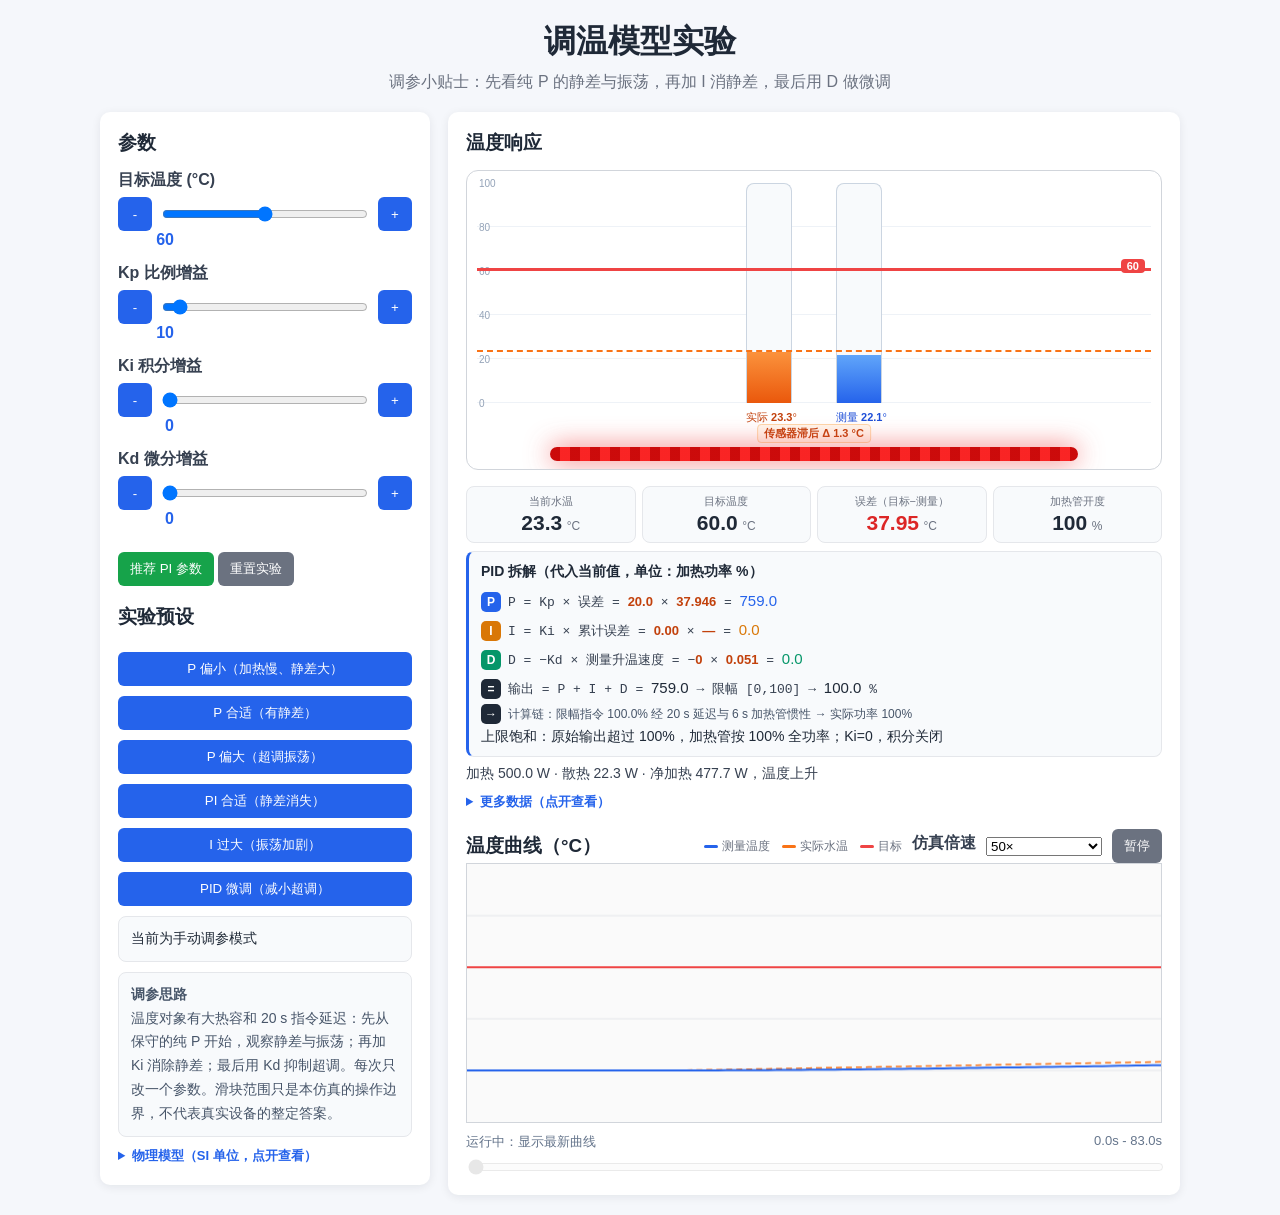
==== experiments/temp-tuner/index.html @ 6f341e61 "refactor: extract shared core for theme, chart and controls core/theme.css holds the layout/control/" ====
<!DOCTYPE html>
<html lang="zh-CN">
<head>
  <meta charset="UTF-8">
  <meta name="viewport" content="width=device-width, initial-scale=1.0">
  <title>调温模型实验</title>
  <link rel="stylesheet" href="../../core/theme.css">
  <style>
    /* 温度刻度条：0–100 °C 双柱（橙 = 实际水温，蓝 = 测量温度），两柱顶差即传感器滞后
       （布局、控件、公式卡等共享样式见 core/theme.css） */
    .gauge-box { position: relative; width: 100%; height: 300px; border: 1px solid #d1d5db; border-radius: 12px; margin: 14px 0 16px; background: #fff; overflow: hidden; }
    .gauge-track { position: absolute; left: 10px; right: 10px; top: 12px; bottom: 66px;
      background: repeating-linear-gradient(to top, #eef2f7 0 1px, transparent 1px 20%); }
    /* 刻度：左侧 0–100 °C 标注，与 20% 网格线对齐 */
    .scale-tick { position: absolute; left: 2px; font-size: 10px; color: #94a3b8; transform: translateY(50%); }
    /* 目标温度线（红，实线，样式在 core/theme.css）与实际水温基准线（橙，虚线） */
    .target-tag { position: absolute; right: 6px; top: -9px; background: #ef4444; color: #fff; font-size: 11px; font-weight: 700; padding: 1px 6px; border-radius: 4px; }
    .actual-line { position: absolute; left: 0; width: 100%; height: 0; border-top: 2px dashed #f97316; z-index: 9; }
    .gauge-cols { position: absolute; inset: 0; display: flex; align-items: flex-end; justify-content: center; gap: 44px; padding: 0 54px; }
    .gauge-col { position: relative; width: 46px; height: 100%; background: #f8fafc; border: 1px solid #cbd5e1; border-bottom: none; border-radius: 8px 8px 0 0; overflow: hidden; }
    .bar { position: absolute; left: 0; right: 0; bottom: 0; transition: height .1s linear; }
    .bar-actual { background: linear-gradient(180deg, #fb923c, #ea580c); }
    .bar-measured { background: linear-gradient(180deg, #60a5fa, #2563eb); }
    /* 柱下读数：颜色与柱体一致 */
    .gauge-labels { position: absolute; left: 0; right: 0; bottom: 44px; display: flex; justify-content: center; gap: 44px; font-size: 11px; color: #64748b; }
    .gauge-labels span { width: 46px; text-align: center; white-space: nowrap; }
    .lbl-actual { color: #c2410c; }
    .lbl-measured { color: #1d4ed8; }
    /* 传感器滞后的数值读出 */
    .lag-tag { position: absolute; left: 50%; transform: translateX(-50%); bottom: 26px; font-size: 11px; font-weight: 700; color: #c2410c; background: #fff7ed; border: 1px solid #fed7aa; padding: 1px 6px; border-radius: 4px; white-space: nowrap; }
    /* 底部加热管：亮度/红热程度跟随实际功率 */
    .heater { position: absolute; left: 12%; right: 12%; bottom: 8px; height: 14px; border-radius: 7px;
      background: repeating-linear-gradient(90deg, #7f1d1d 0 10px, #b91c1c 10px 20px);
      z-index: 8; transition: box-shadow .2s linear, background .2s linear; }
    /* 曲线图例：蓝实线测量、橙虚线实际、红实线目标 */
    .legend { display: flex; gap: 12px; font-size: 12px; color: #6b7280; align-items: center; }
    .legend span::before { content: ""; display: inline-block; width: 14px; height: 3px; margin-right: 4px; vertical-align: middle; border-radius: 2px; background: #2563eb; }
    .legend .lg-actual::before { background: #f97316; }
    .legend .lg-target::before { background: #ef4444; }
  </style>
</head>
<body>
  <h1>调温模型实验</h1>
  <div class="subtitle" id="loadingTip" title="点击切换下一条提示" aria-live="polite">调参小贴士：先看纯 P 的静差与振荡，再加 I 消静差，最后用 D 做微调</div>

  <div class="container">
    <div class="panel left">
      <h3>参数</h3>

      <div class="param">
        <label for="setPoint">目标温度 (°C)</label>
        <div class="param-control">
          <button class="btn param-btn" onclick="adjustParam('setPoint', -1)">-</button>
          <input type="range" id="setPoint" min="30" max="90" step="1" value="60">
          <button class="btn param-btn" onclick="adjustParam('setPoint', 1)">+</button>
        </div>
        <span class="value" id="setPointVal">60</span>
      </div>

      <div class="param">
        <label for="kp">Kp 比例增益</label>
        <div class="param-control">
          <button class="btn param-btn" onclick="adjustParam('kp', -1)">-</button>
          <input type="range" id="kp" min="0" max="200" step="1" value="10">
          <button class="btn param-btn" onclick="adjustParam('kp', 1)">+</button>
        </div>
        <span class="value" id="kpVal">20</span>
      </div>

      <div class="param">
        <label for="ki">Ki 积分增益</label>
        <div class="param-control">
          <button class="btn param-btn" onclick="adjustParam('ki', -1)">-</button>
          <input type="range" id="ki" min="0" max="100" step="1" value="0">
          <button class="btn param-btn" onclick="adjustParam('ki', 1)">+</button>
        </div>
        <span class="value" id="kiVal">0</span>
      </div>

      <div class="param">
        <label for="kd">Kd 微分增益</label>
        <div class="param-control">
          <button class="btn param-btn" onclick="adjustParam('kd', -1)">-</button>
          <input type="range" id="kd" min="0" max="100" step="1" value="0">
          <button class="btn param-btn" onclick="adjustParam('kd', 1)">+</button>
        </div>
        <span class="value" id="kdVal">0</span>
      </div>

      <button class="btn btn-auto" onclick="autoTune()">推荐 PI 参数</button>
      <button class="btn btn-secondary" onclick="resetSystem()">重置实验</button>

      <h3 style="margin-top:18px">实验预设</h3>
      <button class="btn preset-btn" onclick="loadPreset('pSmall')">P 偏小（加热慢、静差大）</button>
      <button class="btn preset-btn" onclick="loadPreset('pOk')">P 合适（有静差）</button>
      <button class="btn preset-btn" onclick="loadPreset('pLarge')">P 偏大（超调振荡）</button>
      <button class="btn preset-btn" onclick="loadPreset('pi')">PI 合适（静差消失）</button>
      <button class="btn preset-btn" onclick="loadPreset('iLarge')">I 过大（振荡加剧）</button>
      <button class="btn preset-btn" onclick="loadPreset('pid')">PID 微调（减小超调）</button>

      <div class="status" id="tuneStatus">当前为手动调参模式</div>
      <div class="tips">
        <strong>调参思路</strong><br>
        温度对象有大热容和 20 s 指令延迟：先从保守的纯 P 开始，观察静差与振荡；再加 Ki 消除静差；最后用 Kd 抑制超调。每次只改一个参数。滑块范围只是本仿真的操作边界，不代表真实设备的整定答案。
      </div>
      <details class="more-data">
        <summary>物理模型（SI 单位，点开查看）</summary>
        水 2.0 kg，比热容 4186 J/(kg·°C)，热容 8372 J/K。<br>
        加热器最大 500 W，实际功率 = 500 × 加热管开度 / 100。<br>
        散热 = (水温 − 20) ÷ 0.15（环境 20 °C、热阻 0.15 K/W）。<br>
        水温变化率 = (加热功率 − 散热) ÷ 8372。<br>
        满功率极限 20 + 500×0.15 = 95 °C；60 °C 平衡需 266.7 W（53.3%）。<br>
        指令延迟 20 s 后到达，加热管按 6 s 一阶惯性动作；测温传感器 25 s 一阶惯性。<br>
        不含沸腾相变、环境温度漂移与保温层非线性。
      </details>
    </div>

    <div class="panel right">
      <h3>温度响应</h3>
      <div class="gauge-box" id="gaugeBox">
        <div class="gauge-track">
          <span class="scale-tick" style="bottom:0%">0</span>
          <span class="scale-tick" style="bottom:20%">20</span>
          <span class="scale-tick" style="bottom:40%">40</span>
          <span class="scale-tick" style="bottom:60%">60</span>
          <span class="scale-tick" style="bottom:80%">80</span>
          <span class="scale-tick" style="bottom:100%">100</span>
          <div class="actual-line" id="actualLine" aria-hidden="true"></div>
          <div class="target-line" id="targetLine"><span class="target-tag" id="targetTag">60</span></div>
          <div class="gauge-cols">
            <div class="gauge-col" title="实际水温"><div class="bar bar-actual" id="barActual"></div></div>
            <div class="gauge-col" title="测量温度"><div class="bar bar-measured" id="barMeasured"></div></div>
          </div>
        </div>
        <div class="gauge-labels">
          <span class="lbl-actual">实际 <b id="barActualVal">20.0</b>°</span>
          <span class="lbl-measured">测量 <b id="barMeasuredVal">20.0</b>°</span>
        </div>
        <div class="lag-tag" id="lagTag">传感器滞后 Δ 0.0 °C</div>
        <div class="heater" id="heater" aria-hidden="true"></div>
      </div>
      <div class="key-metrics">
        <div class="metric">
          <span class="metric-label">当前水温</span>
          <span class="metric-num" id="currentTemp">20.0</span> <span class="metric-unit">°C</span>
        </div>
        <div class="metric">
          <span class="metric-label">目标温度</span>
          <span class="metric-num" id="targetTemp">60.0</span> <span class="metric-unit">°C</span>
        </div>
        <div class="metric is-error">
          <span class="metric-label">误差（目标−测量）</span>
          <span class="metric-num" id="error">40.00</span> <span class="metric-unit">°C</span>
        </div>
        <div class="metric">
          <span class="metric-label">加热管开度</span>
          <span class="metric-num" id="valve">0</span> <span class="metric-unit">%</span>
        </div>
      </div>
      <div class="status" id="controlBreakdown">
        <strong>PID 拆解（代入当前值，单位：加热功率 %）</strong>
        <div class="formula">
          <div class="formula-row">
            <span class="term term-p">P</span>
            <span class="expr">P = Kp × 误差 = <b id="fpKp">20.0</b> × <b id="fpErr">40.000</b> = <span class="res-p" id="pOutput">0.0</span></span>
          </div>
          <div class="formula-row">
            <span class="term term-i">I</span>
            <span class="expr">I = Ki × 累计误差 = <b id="fpKi">0.00</b> × <b id="fpIacc">—</b> = <span class="res-i" id="iOutput">0.0</span></span>
          </div>
          <div class="formula-row">
            <span class="term term-d">D</span>
            <span class="expr">D = −Kd × 测量升温速度 = −<b id="fpKd">0</b> × <b id="fpSpeed">0.000</b> = <span class="res-d" id="dOutput">0.0</span></span>
          </div>
          <div class="formula-row">
            <span class="term term-sum">=</span>
            <span class="expr">输出 = P + I + D = <span class="res-sum" id="rawOutput">0.0</span>
              → 限幅 [0,100] → <span class="res-sum" id="commandOutput">0.0</span> %</span>
          </div>
          <div class="formula-row">
            <span class="term term-sum">→</span>
            <span class="formula-path" id="controlChain"></span>
          </div>
        </div>
        <span id="saturationStatus">等待计算</span>
      </div>
      <div class="balance-line" id="balanceLine">加热 0.0 W · 散热 0.0 W</div>
      <details class="more-data">
        <summary>更多数据（点开查看）</summary>
        仿真时间 <span class="value" id="simTimeDisplay">0.0</span> s
        · 水质量 <span class="value" id="massDisplay">2.0</span> kg
        · 热容 <span class="value" id="capacityDisplay">8372</span> J/K
        · 理论稳态静差（平衡解预测） <span class="value" id="theoryError">2.50</span> °C
      </details>
      <div class="chart-head">
        <h3>温度曲线（°C）</h3>
        <div class="chart-tools">
          <span class="legend">
            <span>测量温度</span>
            <span class="lg-actual">实际水温</span>
            <span class="lg-target">目标</span>
          </span>
          <label for="simulationSpeed">仿真倍速</label>
          <select id="simulationSpeed">
            <option value="1">1×（真实时间）</option>
            <option value="50" selected>50×</option>
            <option value="100">100×</option>
          </select>
          <button class="btn btn-secondary" id="toggleRunBtn" type="button">暂停</button>
        </div>
      </div>
      <canvas id="chart"></canvas>
      <div class="scrubber-wrap">
        <div class="scrubber-label">
          <span id="scrubberState">运行中：显示最新曲线</span>
          <span id="scrubberRange">0.0s - 0.0s</span>
        </div>
        <input class="scrubber" id="historyScrubber" type="range" min="0" max="0" value="0" disabled>
      </div>
    </div>
  </div>

  <script src="../../core/chart.js"></script>
  <script src="../../core/controls.js"></script>
  <script>
    const tips = [
      "先看纯 P：Kp 偏小加热慢、静差大；偏大会超调并来回振荡。",
      "实测 Kp=4：静差 10.0 °C，到 45 °C 要 634.5 s——比例太弱，加热跟不上散热。",
      "实测 Kp=20（默认）：稳态 57.5 °C、静差 2.50 °C，加热 250 W = 散热 250 W。",
      "实测 Kp=100：超调 0.63 °C 后来回振荡，振幅 2.08 °C、周期 92 s——纯 P 太大就会振。",
      "纯 P 必须留静差才能维持功率；Ki 记住所需功率，把静差消掉，这就是它的“记忆”。",
      "同 Kp=50：Ki=0.3 静差消失、几乎无超调；Ki=1 振荡加剧（振幅 2.62 °C、周期 122 s）。",
      "I 太大容易让温度振荡加剧：积分记忆太强，修正过头就反向再来一遍。",
      "D 用于微调：同 Kp=70、Ki=0.3，Kd 0→1500 实测超调 0.81→0.00 °C、振幅 1.83→0.00 °C。",
      "本模型 20 s 指令延迟 + 6 s 加热管惯性 + 25 s 测温惯性，是 P 太大会振的根源。",
      "调参时一次只改一个参数，并观察曲线的超调量与振荡周期。",
      "积分项会累积历史误差；加热管已满负荷（积分饱和）时，退出饱和需要额外时间。",
      "「推荐 PI 参数」只是预设，不是在线自动辨识或自动整定。",
      "预测稳态静差是平衡解，不是当前误差；加 I 后预测为零仍需等待收敛。",
      "右侧「PID 拆解」公式卡实时显示每个数怎么来的，调参时盯着它看最直观。",
      "暂停后可回看温度曲线；上方读数仍显示当前状态，不是历史读数。"
    ];
    let tipIndex = 0;
    const tipElement = document.getElementById("loadingTip");
    tipElement.addEventListener("click", showNextTip);
    window.setInterval(showNextTip, 6000);

    let setPoint = 60;
    let kp = 20.0;
    let ki = 0.0;
    let kd = 0.0;
    // 三个滑块统一显示 0–100 的控制比例；仿真仍使用各自的物理参数范围。
    const kpScale = 2;    // 比例 100 → 内部 Kp 200
    const kiScale = 0.05; // 比例 100 → 内部 Ki 5
    const kdScale = 30;   // 比例 100 → 内部 Kd 3000

    let currentTemp = 20.0;   // 实际水温
    let measuredTemp = 20.0;  // 传感器测量温度（控制器只看这个）
    let integral = 0.0;
    let valveOpen = 0.0;      // 限幅后的加热指令 %
    let actuator = 0.0;       // 实际加热管功率 %
    let peakTemp = 20.0;      // 本次运行的最高水温，用于算超调
    // 本步 PID 计算的拆解结果，供界面展示“这个数是怎么来的”
    let controlOutput = { p: 0, i: 0, d: 0, raw: 0, integrating: false };

    // 物理计算使用 kg、s、J、°C；界面把功率显示为 W 与 %。
    const dt = 0.1;               // 固定物理步长，不随显示帧率或倍速变化
    const ambientTemp = 20;       // 环境温度 °C
    const heaterMaxPower = 500;   // 加热管最大功率 W
    const waterMass = 2.0;        // 水质量 kg
    const specificHeat = 4186;    // 水比热容 J/(kg·°C)
    const heatCapacity = waterMass * specificHeat; // 8372 J/K
    const thermalResistance = 0.15;      // 热阻 K/W
    const heaterTimeConstant = 6;        // 加热管一阶惯性 s
    const sensorTimeConstant = 25;       // 测温传感器一阶惯性 s
    const controlDelay = 20;             // 控制指令纯滞后 s
    const delaySteps = Math.round(controlDelay / dt);
    const maxValve = 100;
    const derivativeTimeConstant = 4;    // 测量微分低通时间常数 s
    const historyInterval = 1;           // 每个仿真秒保存一个温度点
    const historySteps = Math.round(historyInterval / dt);
    const visiblePoints = 601;           // 显示最近 10 分钟
    const maxStoredPoints = 7201;
    let simulationSteps = 0;
    let simulationSpeed = 50;
    let accumulator = 0;
    let lastFrameTime = null;

    let lastMeasurement = 20.0;
    let filteredDerivative = 0.0;

    let delayQueue = new Array(delaySteps).fill(0);
    let history = [{ time: 0, temp: 20, measured: 20 }];
    let isPaused = false;
    let viewStartIndex = 0;

    const gaugeBoxEl = document.getElementById("gaugeBox");
    const targetLineEl = document.getElementById("targetLine");
    const targetTagEl = document.getElementById("targetTag");
    const actualLineEl = document.getElementById("actualLine");
    const actualBarEl = document.getElementById("barActual");
    const measuredBarEl = document.getElementById("barMeasured");
    const barActualValEl = document.getElementById("barActualVal");
    const barMeasuredValEl = document.getElementById("barMeasuredVal");
    const lagTagEl = document.getElementById("lagTag");
    const heaterEl = document.getElementById("heater");
    const canvas = document.getElementById("chart");
    const ctx = canvas.getContext("2d");
    const toggleRunBtn = document.getElementById("toggleRunBtn");
    const historyScrubber = document.getElementById("historyScrubber");
    const scrubberStateEl = document.getElementById("scrubberState");
    const scrubberRangeEl = document.getElementById("scrubberRange");

    function syncUI() {
      document.getElementById("setPoint").value = setPoint;
      document.getElementById("setPointVal").textContent = setPoint.toFixed(0);
      document.getElementById("kp").value = kp / kpScale;
      document.getElementById("kpVal").textContent = Math.round(kp / kpScale);
      document.getElementById("ki").value = ki / kiScale;
      document.getElementById("kiVal").textContent = Math.round(ki / kiScale);
      document.getElementById("kd").value = kd / kdScale;
      document.getElementById("kdVal").textContent = Math.round(kd / kdScale);
      updateTargetLine();
      updateReadout();
      drawChart();
    }

    function loadPreset(name) {
      if (name === "pSmall") {
        kp = 4.0; ki = 0.0; kd = 0.0;
        document.getElementById("tuneStatus").textContent =
          "P 偏小（Kp=4）。预期：加热很慢，到 45 °C 要 634.5 s，最终停在 50.0 °C——静差高达 10.0 °C，比例太弱压不住散热";
      }
      if (name === "pOk") {
        kp = 20.0; ki = 0.0; kd = 0.0;
        document.getElementById("tuneStatus").textContent =
          "P 合适（Kp=20，默认）。预期：稳态 57.5 °C、静差 2.50 °C，无振荡——纯 P 永远要留一点误差（加热 250 W = 散热 250 W）";
      }
      if (name === "pLarge") {
        kp = 100.0; ki = 0.0; kd = 0.0;
        document.getElementById("tuneStatus").textContent =
          "P 偏大（Kp=100）。预期：超调 0.63 °C 后来回振荡，实测振幅 2.08 °C、周期 92 s——延迟+热惯性让大 P 失稳";
      }
      if (name === "pi") {
        kp = 50.0; ki = 0.3; kd = 0.0;
        document.getElementById("tuneStatus").textContent =
          "PI 合适（Kp=50、Ki=0.3）。预期：静差消失、贴住目标线，超调仅 0.40 °C——盯住公式卡里 I 项的累积";
      }
      if (name === "iLarge") {
        kp = 50.0; ki = 1.0; kd = 0.0;
        document.getElementById("tuneStatus").textContent =
          "I 过大（Kp=50、Ki=1）。预期：积分记忆太强，振荡比 Ki=0.3 明显加剧——实测振幅 2.62 °C、周期 122 s";
      }
      if (name === "pid") {
        kp = 70.0; ki = 0.3; kd = 1500.0;
        document.getElementById("tuneStatus").textContent =
          "PID 微调（Kp=70、Ki=0.3、Kd=1500）。预期：D 抑制升温冲刺，超调 0.00 °C；同参数去掉 D 实测超调 0.81 °C、振幅 1.83 °C";
      }

      // 预设从 20 °C 冷态重新开始，便于比较同一目标下的不同控制方式。
      syncUI();
      resetSimState();
    }

    function autoTune() {
      loadPreset("pi");
      document.getElementById("tuneStatus").textContent = "已加载当前物理模型的推荐 PI：Kp=50、Ki=0.3、Kd=0（预设，非自动整定）";
    }

    function resetSimState() {
      currentTemp = ambientTemp;
      measuredTemp = ambientTemp;
      integral = 0.0;
      lastMeasurement = ambientTemp;
      filteredDerivative = 0.0;
      valveOpen = 0.0;
      actuator = 0.0;
      peakTemp = ambientTemp;
      controlOutput = { p: 0, i: 0, d: 0, raw: 0, integrating: false };
      delayQueue = new Array(delaySteps).fill(0);
      simulationSteps = 0;
      accumulator = 0;
      lastFrameTime = null;
      history = [{ time: 0, temp: ambientTemp, measured: ambientTemp }];
      isPaused = false;
      viewStartIndex = 0;
      updateReadout();
      updateScrubberUI();
      drawChart();
    }

    function resetSystem() {
      setPoint = 60;
      kp = 20.0;
      ki = 0.0;
      kd = 0.0;
      syncUI();
      resetSimState();
      document.getElementById("tuneStatus").textContent = "已重置：所有参数恢复默认值，系统从 20 °C 冷态重新开始";
    }

    function updateTargetLine() {
      // 刻度范围 0–100 °C，目标线按比例摆放
      targetLineEl.style.bottom = setPoint + "%";
      targetTagEl.textContent = setPoint.toFixed(0);
    }

    // 调参不重启系统：参数改动即时生效，系统从当前状态继续响应，便于观察过渡过程
    document.getElementById("setPoint").oninput = function () {
      setPoint = parseFloat(this.value);
      syncUI();
    };

    document.getElementById("kp").oninput = function () {
      kp = parseFloat(this.value) * kpScale;
      syncUI();
    };

    document.getElementById("ki").oninput = function () {
      ki = parseFloat(this.value) * kiScale;
      syncUI();
    };

    document.getElementById("kd").oninput = function () {
      kd = parseFloat(this.value) * kdScale;
      syncUI();
    };

    toggleRunBtn.addEventListener("click", function () {
      isPaused = !isPaused;
      lastFrameTime = null;
      if (!isPaused) {
        viewStartIndex = getLatestViewStart();
      }
      updateScrubberUI();
      drawChart();
    });

    document.getElementById("simulationSpeed").addEventListener("change", function () {
      simulationSpeed = Number(this.value);
      lastFrameTime = null;
    });

    // 后台页面停止推进仿真，避免回到页面时突然补算很长时间。
    document.addEventListener("visibilitychange", function () {
      lastFrameTime = null;
    });

    historyScrubber.addEventListener("input", function () {
      viewStartIndex = parseInt(this.value, 10) || 0;
      updateScrubberUI();
      drawChart();
    });

    function updateReadout() {
      const error = setPoint - measuredTemp;
      // 双柱刻度条：橙柱 = 实际水温，蓝柱 = 测量温度（控制器所见），两柱顶差即传感器滞后
      const actualPercent = Math.max(0, Math.min(100, currentTemp));
      const measuredPercent = Math.max(0, Math.min(100, measuredTemp));
      actualBarEl.style.height = actualPercent + "%";
      measuredBarEl.style.height = measuredPercent + "%";
      actualLineEl.style.bottom = actualPercent + "%";
      barActualValEl.textContent = currentTemp.toFixed(1);
      barMeasuredValEl.textContent = measuredTemp.toFixed(1);
      lagTagEl.textContent = `传感器滞后 Δ ${(currentTemp - measuredTemp).toFixed(1)} °C`;
      // 加热管红热程度跟随实际功率
      const powerRatio = actuator / maxValve;
      heaterEl.style.background = `repeating-linear-gradient(90deg, hsl(0 ${30 + 60 * powerRatio}% ${18 + 24 * powerRatio}%) 0 10px, hsl(0 ${45 + 50 * powerRatio}% ${26 + 30 * powerRatio}%) 10px 20px)`;
      heaterEl.style.boxShadow = powerRatio > 0.02 ? `0 0 ${8 + 18 * powerRatio}px rgba(239,68,68,${0.25 + 0.55 * powerRatio})` : "none";

      document.getElementById("currentTemp").textContent = currentTemp.toFixed(1);
      document.getElementById("targetTemp").textContent = setPoint.toFixed(1);
      document.getElementById("valve").textContent = Math.round(actuator);
      document.getElementById("error").textContent = error.toFixed(2);
      document.getElementById("simTimeDisplay").textContent = (simulationSteps * dt).toFixed(1);
      document.getElementById("massDisplay").textContent = waterMass.toFixed(1);
      document.getElementById("capacityDisplay").textContent = heatCapacity.toFixed(0);

      // PID 拆解：把“误差 → 各项 → 指令 → 实际功率”这串数字直接显示出来
      const out = controlOutput;
      document.getElementById("pOutput").textContent = out.p.toFixed(1);
      document.getElementById("iOutput").textContent = out.i.toFixed(1);
      document.getElementById("dOutput").textContent = out.d.toFixed(1);
      document.getElementById("rawOutput").textContent = out.raw.toFixed(1);
      document.getElementById("commandOutput").textContent = valveOpen.toFixed(1);
      // 公式卡：把当前误差、参数、升温速度代入原始式子
      document.getElementById("fpErr").textContent = error.toFixed(3);
      document.getElementById("fpKp").textContent = kp.toFixed(1);
      document.getElementById("fpKi").textContent = ki.toFixed(2);
      document.getElementById("fpIacc").textContent = ki > 0 ? (integral / ki).toFixed(2) : "—";
      document.getElementById("fpKd").textContent = kd.toFixed(0);
      document.getElementById("fpSpeed").textContent = filteredDerivative.toFixed(3);
      const saturation = out.raw > maxValve ? "上限饱和：原始输出超过 100%，加热管按 100% 全功率"
        : out.raw < 0 ? "下限饱和：原始输出为负，加热管关闭（不能制冷）" : "未饱和";
      const integration = ki === 0 ? "Ki=0，积分关闭"
        : out.integrating ? "积分正在累积" : "抗饱和：输出已在边界，暂停向饱和方向累积";
      document.getElementById("saturationStatus").textContent = saturation + "；" + integration;
      document.getElementById("controlChain").textContent =
        `计算链：限幅指令 ${valveOpen.toFixed(1)}% 经 ${controlDelay.toFixed(0)} s 延迟与 ${heaterTimeConstant.toFixed(0)} s 加热管惯性`
        + ` → 实际功率 ${Math.round(actuator)}%`;

      // 加热与散热的平衡是理解闭环稳态的关键：加热≈散热时温度不再变化
      const heatIn = heaterMaxPower * actuator / 100;
      const heatOut = heatLoss(currentTemp);
      const netW = heatIn - heatOut;
      const balanceState = Math.abs(netW) < 1 ? "加热=散热，温度稳定"
        : netW > 0 ? `净加热 ${netW.toFixed(1)} W，温度上升`
          : `净散热 ${(-netW).toFixed(1)} W，温度下降`;
      document.getElementById("balanceLine").textContent =
        `加热 ${heatIn.toFixed(1)} W · 散热 ${heatOut.toFixed(1)} W · ${balanceState}`;

      // 仅为平衡解预测，不承诺不稳定参数能够收敛。
      document.getElementById("theoryError").textContent = steadyStateError().toFixed(2);
    }

    function heatLoss(temp) {
      return Math.max(0, temp - ambientTemp) / thermalResistance;
    }

    function steadyStateError() {
      if (ki > 0) {
        // 积分能保持所需功率；若满功率仍不够，只能达到 95 °C 的极限平衡温度。
        const maxTemp = ambientTemp + heaterMaxPower * thermalResistance;
        return Math.max(0, setPoint - maxTemp);
      }
      // 纯 P：求 500 × clamp(Kp×(目标−T),0,100)/100 = heatLoss(T)。
      let low = ambientTemp;
      let high = ambientTemp + heaterMaxPower * thermalResistance + 40;
      for (let i = 0; i < 60; i++) {
        const temp = (low + high) / 2;
        const command = Math.max(0, Math.min(maxValve, kp * (setPoint - temp)));
        if (heaterMaxPower * command / maxValve > heatLoss(temp)) low = temp;
        else high = temp;
      }
      return setPoint - (low + high) / 2;
    }

    function pidControl() {
      // 控制器只看测量温度；微分也作用在测量值上
      const error = setPoint - measuredTemp;
      const measurementDerivative = (measuredTemp - lastMeasurement) / dt;
      const derivativeAlpha = 1 - Math.exp(-dt / derivativeTimeConstant);
      filteredDerivative += derivativeAlpha * (measurementDerivative - filteredDerivative);

      // integral 直接存积分输出（%）。条件积分：饱和时不继续向饱和方向累积。
      const candidateIntegral = integral + ki * error * dt;
      const candidateCommand = kp * error + candidateIntegral - kd * filteredDerivative;
      let integrating = false;
      if (ki === 0) integral = 0;
      else if ((candidateCommand >= 0 && candidateCommand <= maxValve)
        || (candidateCommand > maxValve && error < 0)
        || (candidateCommand < 0 && error > 0)) {
        integral = candidateIntegral;
        integrating = true;
      }

      const command = kp * error + integral - kd * filteredDerivative;
      valveOpen = Math.max(0, Math.min(maxValve, command));
      controlOutput = { p: kp * error, i: integral, d: -kd * filteredDerivative,
        raw: command, integrating };
      // 必须在传感器更新之前记录本次测量，否则微分恒为 0
      lastMeasurement = measuredTemp;

      delayQueue.push(valveOpen);
      const delayedCommand = delayQueue.shift();

      actuator += (1 - Math.exp(-dt / heaterTimeConstant)) * (delayedCommand - actuator);
      const heatIn = heaterMaxPower * actuator / 100;
      currentTemp += (heatIn - heatLoss(currentTemp)) / heatCapacity * dt;
      // 测温传感器一阶惯性：测量值追不上实际水温
      measuredTemp += (1 - Math.exp(-dt / sensorTimeConstant)) * (currentTemp - measuredTemp);
      if (currentTemp > peakTemp) peakTemp = currentTemp;
      simulationSteps++;

      if (simulationSteps % historySteps === 0) {
        history.push({ time: simulationSteps * dt, temp: currentTemp, measured: measuredTemp });
        if (history.length > maxStoredPoints) history.shift();
      }
    }

    function drawChart() {
      renderChart(canvas, ctx, {
        max: 100,
        target: setPoint,
        series: [
          { value: point => point.temp, color: "#f97316", width: 1.5, dash: [6, 4] },
          { value: point => point.measured, color: "#2563eb", width: 2 }
        ]
      });
    }

    syncUI();
    updateReadout();
    updateScrubberUI();
    resizeCanvas();
    window.addEventListener("resize", resizeCanvas);
    requestAnimationFrame(loop);
  </script>
</body>
</html>
---- core/theme.css ----
/* 共享主题：两个实验页共用的布局、控件、指标、公式卡与曲线工具样式。
   实验专属的可视化（水池 / 温度刻度条）仍写在各页自己的 <style> 里。 */
* { box-sizing: border-box; font-family: Arial, sans-serif; }
body { background: #f5f7fb; max-width: 1120px; margin: 0 auto; padding: 20px; color: #1f2937; }
h1 { text-align: center; margin: 0 0 8px; }
.subtitle { text-align: center; color: #6b7280; margin-bottom: 16px; min-height: 1.5em; transition: opacity .25s ease; cursor: pointer; user-select: none; }
.subtitle:hover { color: #2563eb; }
.subtitle.is-changing { opacity: 0; }
.container { display: flex; gap: 18px; align-items: flex-start; }
.panel { background: #fff; padding: 18px; border-radius: 10px; box-shadow: 0 2px 10px rgba(15,23,42,.08); }
.left { width: 330px; }
.right { flex: 1; }
h3 { margin: 0 0 12px; }
.param { margin: 14px 0; }
label { display: block; font-weight: 700; margin-bottom: 6px; color: #374151; }
input[type="range"] { width: 100%; }
.param-control { display: flex; align-items: center; gap: 8px; }
.value { color: #2563eb; font-weight: 700; min-width: 56px; display: inline-block; text-align: right; }
.btn { padding: 8px 12px; background: #2563eb; color: #fff; border: 0; border-radius: 6px; cursor: pointer; margin-top: 10px; }
.btn:hover { background: #1d4ed8; }
.btn-auto { background: #16a34a; }
.btn-auto:hover { background: #15803d; }
.btn-secondary { background: #6b7280; }
.btn-secondary:hover { background: #4b5563; }
.param-btn { width: 34px; height: 34px; padding: 0; margin-top: 0; flex: 0 0 34px; }
.preset-btn { width: 100%; }
.status, .tips { line-height: 1.7; font-size: 14px; }
/* 目标线：两个实验的可视化里都有的红色参考线 */
.target-line { position: absolute; left: 0; width: 100%; height: 3px; background: #ef4444; z-index: 10; }
canvas { width: 100%; height: 260px; border: 1px solid #d1d5db; background: #fafafa; display: block; }
.status, .tips { margin-top: 10px; padding: 10px 12px; border-radius: 8px; background: #f8fafc; border: 1px solid #e5e7eb; }
.tips { color: #475569; }
/* 核心指标：四个关键量并排放大显示 */
.key-metrics { display: grid; grid-template-columns: repeat(4, minmax(0, 1fr)); gap: 6px; margin-top: 0; }
.metric { min-width: 0; background: #f8fafc; border: 1px solid #e5e7eb; border-radius: 8px; padding: 7px 5px; text-align: center; }
.metric-label { display: block; overflow: hidden; text-overflow: ellipsis; white-space: nowrap; font-size: 11px; color: #6b7280; margin-bottom: 2px; }
.metric-num { font-size: 21px; font-weight: 700; color: #1f2937; }
.metric-unit { font-size: 12px; color: #6b7280; }
.metric.is-error .metric-num { color: #dc2626; }
.balance-line { margin-top: 8px; font-size: 14px; color: #374151; }
/* 次要数据默认折叠，点开才显示 */
.more-data { margin-top: 8px; font-size: 13px; color: #475569; line-height: 1.7; }
.more-data summary { cursor: pointer; color: #2563eb; font-weight: 600; }
.more-data[open] summary { margin-bottom: 4px; }
/* PID 公式卡：每项一行，代入真实数字，颜色与 P/I/D 对应 */
#controlBreakdown { border-left: 3px solid #2563eb; margin-top: 8px; padding-top: 8px; padding-bottom: 8px; }
#controlBreakdown strong { color: #1f2937; }
.formula { display: grid; gap: 3px; margin-top: 4px; }
.formula-row { display: flex; align-items: baseline; gap: 7px; }
.term { flex: 0 0 20px; height: 20px; line-height: 20px; text-align: center;
  border-radius: 5px; color: #fff; font-weight: 700; font-size: 12px; }
.term-p { background: #2563eb; }
.term-i { background: #d97706; }
.term-d { background: #059669; }
.term-sum { background: #1f2937; }
.expr { font-family: Consolas, "Courier New", monospace; font-size: 13px; color: #374151; }
.expr b { color: #c2410c; }
.expr .res-p { color: #2563eb; font-size: 15px; }
.expr .res-i { color: #d97706; font-size: 15px; }
.expr .res-d { color: #059669; font-size: 15px; }
.expr .res-sum { color: #1f2937; font-size: 15px; }
.formula-path { font-size: 12px; color: #475569; font-family: inherit; }
.formula-path b { color: #2563eb; }
.chart-head { display: flex; align-items: center; justify-content: space-between; gap: 12px; margin-top: 16px; }
.chart-head h3 { margin: 0; }
.chart-tools { display: flex; align-items: center; gap: 10px; flex-wrap: wrap; }
.chart-tools .btn { margin-top: 0; }
.scrubber-wrap { margin-top: 10px; display: grid; gap: 6px; }
.scrubber-label { display: flex; justify-content: space-between; gap: 12px; color: #64748b; font-size: 13px; }
.scrubber { width: 100%; accent-color: #2563eb; }
.scrubber:disabled { opacity: 0.45; cursor: not-allowed; }

@media (max-width: 920px) {
  .container { flex-direction: column; }
  .left { width: 100%; }
  .scrubber-label { flex-direction: column; gap: 2px; }
}
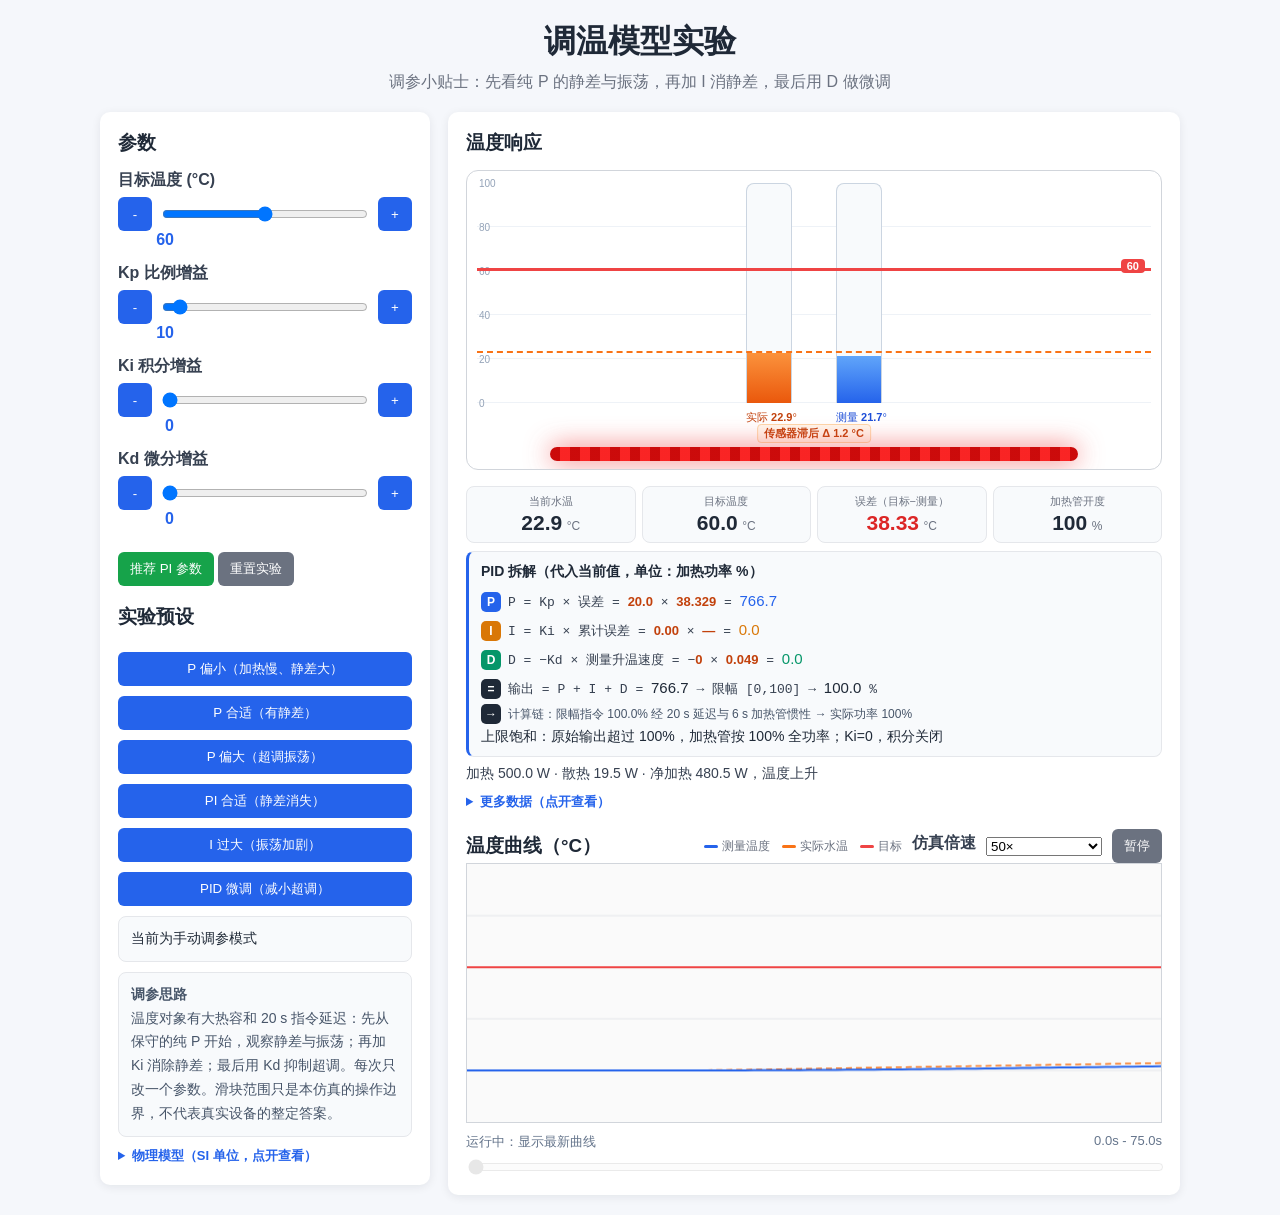
==== commit baef91ff: "refactor: split each experiment into model.js and ui.js Simulation code (constants, state, PID loop," ====
--- a/experiments/temp-tuner/index.html
+++ b/experiments/temp-tuner/index.html
@@ -222,379 +222,8 @@
 
   <script src="../../core/chart.js"></script>
   <script src="../../core/controls.js"></script>
-  <script>
-    const tips = [
-      "先看纯 P：Kp 偏小加热慢、静差大；偏大会超调并来回振荡。",
-      "实测 Kp=4：静差 10.0 °C，到 45 °C 要 634.5 s——比例太弱，加热跟不上散热。",
-      "实测 Kp=20（默认）：稳态 57.5 °C、静差 2.50 °C，加热 250 W = 散热 250 W。",
-      "实测 Kp=100：超调 0.63 °C 后来回振荡，振幅 2.08 °C、周期 92 s——纯 P 太大就会振。",
-      "纯 P 必须留静差才能维持功率；Ki 记住所需功率，把静差消掉，这就是它的“记忆”。",
-      "同 Kp=50：Ki=0.3 静差消失、几乎无超调；Ki=1 振荡加剧（振幅 2.62 °C、周期 122 s）。",
-      "I 太大容易让温度振荡加剧：积分记忆太强，修正过头就反向再来一遍。",
-      "D 用于微调：同 Kp=70、Ki=0.3，Kd 0→1500 实测超调 0.81→0.00 °C、振幅 1.83→0.00 °C。",
-      "本模型 20 s 指令延迟 + 6 s 加热管惯性 + 25 s 测温惯性，是 P 太大会振的根源。",
-      "调参时一次只改一个参数，并观察曲线的超调量与振荡周期。",
-      "积分项会累积历史误差；加热管已满负荷（积分饱和）时，退出饱和需要额外时间。",
-      "「推荐 PI 参数」只是预设，不是在线自动辨识或自动整定。",
-      "预测稳态静差是平衡解，不是当前误差；加 I 后预测为零仍需等待收敛。",
-      "右侧「PID 拆解」公式卡实时显示每个数怎么来的，调参时盯着它看最直观。",
-      "暂停后可回看温度曲线；上方读数仍显示当前状态，不是历史读数。"
-    ];
-    let tipIndex = 0;
-    const tipElement = document.getElementById("loadingTip");
-    tipElement.addEventListener("click", showNextTip);
-    window.setInterval(showNextTip, 6000);
-
-    let setPoint = 60;
-    let kp = 20.0;
-    let ki = 0.0;
-    let kd = 0.0;
-    // 三个滑块统一显示 0–100 的控制比例；仿真仍使用各自的物理参数范围。
-    const kpScale = 2;    // 比例 100 → 内部 Kp 200
-    const kiScale = 0.05; // 比例 100 → 内部 Ki 5
-    const kdScale = 30;   // 比例 100 → 内部 Kd 3000
-
-    let currentTemp = 20.0;   // 实际水温
-    let measuredTemp = 20.0;  // 传感器测量温度（控制器只看这个）
-    let integral = 0.0;
-    let valveOpen = 0.0;      // 限幅后的加热指令 %
-    let actuator = 0.0;       // 实际加热管功率 %
-    let peakTemp = 20.0;      // 本次运行的最高水温，用于算超调
-    // 本步 PID 计算的拆解结果，供界面展示“这个数是怎么来的”
-    let controlOutput = { p: 0, i: 0, d: 0, raw: 0, integrating: false };
-
-    // 物理计算使用 kg、s、J、°C；界面把功率显示为 W 与 %。
-    const dt = 0.1;               // 固定物理步长，不随显示帧率或倍速变化
-    const ambientTemp = 20;       // 环境温度 °C
-    const heaterMaxPower = 500;   // 加热管最大功率 W
-    const waterMass = 2.0;        // 水质量 kg
-    const specificHeat = 4186;    // 水比热容 J/(kg·°C)
-    const heatCapacity = waterMass * specificHeat; // 8372 J/K
-    const thermalResistance = 0.15;      // 热阻 K/W
-    const heaterTimeConstant = 6;        // 加热管一阶惯性 s
-    const sensorTimeConstant = 25;       // 测温传感器一阶惯性 s
-    const controlDelay = 20;             // 控制指令纯滞后 s
-    const delaySteps = Math.round(controlDelay / dt);
-    const maxValve = 100;
-    const derivativeTimeConstant = 4;    // 测量微分低通时间常数 s
-    const historyInterval = 1;           // 每个仿真秒保存一个温度点
-    const historySteps = Math.round(historyInterval / dt);
-    const visiblePoints = 601;           // 显示最近 10 分钟
-    const maxStoredPoints = 7201;
-    let simulationSteps = 0;
-    let simulationSpeed = 50;
-    let accumulator = 0;
-    let lastFrameTime = null;
-
-    let lastMeasurement = 20.0;
-    let filteredDerivative = 0.0;
-
-    let delayQueue = new Array(delaySteps).fill(0);
-    let history = [{ time: 0, temp: 20, measured: 20 }];
-    let isPaused = false;
-    let viewStartIndex = 0;
-
-    const gaugeBoxEl = document.getElementById("gaugeBox");
-    const targetLineEl = document.getElementById("targetLine");
-    const targetTagEl = document.getElementById("targetTag");
-    const actualLineEl = document.getElementById("actualLine");
-    const actualBarEl = document.getElementById("barActual");
-    const measuredBarEl = document.getElementById("barMeasured");
-    const barActualValEl = document.getElementById("barActualVal");
-    const barMeasuredValEl = document.getElementById("barMeasuredVal");
-    const lagTagEl = document.getElementById("lagTag");
-    const heaterEl = document.getElementById("heater");
-    const canvas = document.getElementById("chart");
-    const ctx = canvas.getContext("2d");
-    const toggleRunBtn = document.getElementById("toggleRunBtn");
-    const historyScrubber = document.getElementById("historyScrubber");
-    const scrubberStateEl = document.getElementById("scrubberState");
-    const scrubberRangeEl = document.getElementById("scrubberRange");
-
-    function syncUI() {
-      document.getElementById("setPoint").value = setPoint;
-      document.getElementById("setPointVal").textContent = setPoint.toFixed(0);
-      document.getElementById("kp").value = kp / kpScale;
-      document.getElementById("kpVal").textContent = Math.round(kp / kpScale);
-      document.getElementById("ki").value = ki / kiScale;
-      document.getElementById("kiVal").textContent = Math.round(ki / kiScale);
-      document.getElementById("kd").value = kd / kdScale;
-      document.getElementById("kdVal").textContent = Math.round(kd / kdScale);
-      updateTargetLine();
-      updateReadout();
-      drawChart();
-    }
-
-    function loadPreset(name) {
-      if (name === "pSmall") {
-        kp = 4.0; ki = 0.0; kd = 0.0;
-        document.getElementById("tuneStatus").textContent =
-          "P 偏小（Kp=4）。预期：加热很慢，到 45 °C 要 634.5 s，最终停在 50.0 °C——静差高达 10.0 °C，比例太弱压不住散热";
-      }
-      if (name === "pOk") {
-        kp = 20.0; ki = 0.0; kd = 0.0;
-        document.getElementById("tuneStatus").textContent =
-          "P 合适（Kp=20，默认）。预期：稳态 57.5 °C、静差 2.50 °C，无振荡——纯 P 永远要留一点误差（加热 250 W = 散热 250 W）";
-      }
-      if (name === "pLarge") {
-        kp = 100.0; ki = 0.0; kd = 0.0;
-        document.getElementById("tuneStatus").textContent =
-          "P 偏大（Kp=100）。预期：超调 0.63 °C 后来回振荡，实测振幅 2.08 °C、周期 92 s——延迟+热惯性让大 P 失稳";
-      }
-      if (name === "pi") {
-        kp = 50.0; ki = 0.3; kd = 0.0;
-        document.getElementById("tuneStatus").textContent =
-          "PI 合适（Kp=50、Ki=0.3）。预期：静差消失、贴住目标线，超调仅 0.40 °C——盯住公式卡里 I 项的累积";
-      }
-      if (name === "iLarge") {
-        kp = 50.0; ki = 1.0; kd = 0.0;
-        document.getElementById("tuneStatus").textContent =
-          "I 过大（Kp=50、Ki=1）。预期：积分记忆太强，振荡比 Ki=0.3 明显加剧——实测振幅 2.62 °C、周期 122 s";
-      }
-      if (name === "pid") {
-        kp = 70.0; ki = 0.3; kd = 1500.0;
-        document.getElementById("tuneStatus").textContent =
-          "PID 微调（Kp=70、Ki=0.3、Kd=1500）。预期：D 抑制升温冲刺，超调 0.00 °C；同参数去掉 D 实测超调 0.81 °C、振幅 1.83 °C";
-      }
-
-      // 预设从 20 °C 冷态重新开始，便于比较同一目标下的不同控制方式。
-      syncUI();
-      resetSimState();
-    }
-
-    function autoTune() {
-      loadPreset("pi");
-      document.getElementById("tuneStatus").textContent = "已加载当前物理模型的推荐 PI：Kp=50、Ki=0.3、Kd=0（预设，非自动整定）";
-    }
-
-    function resetSimState() {
-      currentTemp = ambientTemp;
-      measuredTemp = ambientTemp;
-      integral = 0.0;
-      lastMeasurement = ambientTemp;
-      filteredDerivative = 0.0;
-      valveOpen = 0.0;
-      actuator = 0.0;
-      peakTemp = ambientTemp;
-      controlOutput = { p: 0, i: 0, d: 0, raw: 0, integrating: false };
-      delayQueue = new Array(delaySteps).fill(0);
-      simulationSteps = 0;
-      accumulator = 0;
-      lastFrameTime = null;
-      history = [{ time: 0, temp: ambientTemp, measured: ambientTemp }];
-      isPaused = false;
-      viewStartIndex = 0;
-      updateReadout();
-      updateScrubberUI();
-      drawChart();
-    }
-
-    function resetSystem() {
-      setPoint = 60;
-      kp = 20.0;
-      ki = 0.0;
-      kd = 0.0;
-      syncUI();
-      resetSimState();
-      document.getElementById("tuneStatus").textContent = "已重置：所有参数恢复默认值，系统从 20 °C 冷态重新开始";
-    }
-
-    function updateTargetLine() {
-      // 刻度范围 0–100 °C，目标线按比例摆放
-      targetLineEl.style.bottom = setPoint + "%";
-      targetTagEl.textContent = setPoint.toFixed(0);
-    }
-
-    // 调参不重启系统：参数改动即时生效，系统从当前状态继续响应，便于观察过渡过程
-    document.getElementById("setPoint").oninput = function () {
-      setPoint = parseFloat(this.value);
-      syncUI();
-    };
-
-    document.getElementById("kp").oninput = function () {
-      kp = parseFloat(this.value) * kpScale;
-      syncUI();
-    };
-
-    document.getElementById("ki").oninput = function () {
-      ki = parseFloat(this.value) * kiScale;
-      syncUI();
-    };
-
-    document.getElementById("kd").oninput = function () {
-      kd = parseFloat(this.value) * kdScale;
-      syncUI();
-    };
-
-    toggleRunBtn.addEventListener("click", function () {
-      isPaused = !isPaused;
-      lastFrameTime = null;
-      if (!isPaused) {
-        viewStartIndex = getLatestViewStart();
-      }
-      updateScrubberUI();
-      drawChart();
-    });
-
-    document.getElementById("simulationSpeed").addEventListener("change", function () {
-      simulationSpeed = Number(this.value);
-      lastFrameTime = null;
-    });
-
-    // 后台页面停止推进仿真，避免回到页面时突然补算很长时间。
-    document.addEventListener("visibilitychange", function () {
-      lastFrameTime = null;
-    });
-
-    historyScrubber.addEventListener("input", function () {
-      viewStartIndex = parseInt(this.value, 10) || 0;
-      updateScrubberUI();
-      drawChart();
-    });
-
-    function updateReadout() {
-      const error = setPoint - measuredTemp;
-      // 双柱刻度条：橙柱 = 实际水温，蓝柱 = 测量温度（控制器所见），两柱顶差即传感器滞后
-      const actualPercent = Math.max(0, Math.min(100, currentTemp));
-      const measuredPercent = Math.max(0, Math.min(100, measuredTemp));
-      actualBarEl.style.height = actualPercent + "%";
-      measuredBarEl.style.height = measuredPercent + "%";
-      actualLineEl.style.bottom = actualPercent + "%";
-      barActualValEl.textContent = currentTemp.toFixed(1);
-      barMeasuredValEl.textContent = measuredTemp.toFixed(1);
-      lagTagEl.textContent = `传感器滞后 Δ ${(currentTemp - measuredTemp).toFixed(1)} °C`;
-      // 加热管红热程度跟随实际功率
-      const powerRatio = actuator / maxValve;
-      heaterEl.style.background = `repeating-linear-gradient(90deg, hsl(0 ${30 + 60 * powerRatio}% ${18 + 24 * powerRatio}%) 0 10px, hsl(0 ${45 + 50 * powerRatio}% ${26 + 30 * powerRatio}%) 10px 20px)`;
-      heaterEl.style.boxShadow = powerRatio > 0.02 ? `0 0 ${8 + 18 * powerRatio}px rgba(239,68,68,${0.25 + 0.55 * powerRatio})` : "none";
-
-      document.getElementById("currentTemp").textContent = currentTemp.toFixed(1);
-      document.getElementById("targetTemp").textContent = setPoint.toFixed(1);
-      document.getElementById("valve").textContent = Math.round(actuator);
-      document.getElementById("error").textContent = error.toFixed(2);
-      document.getElementById("simTimeDisplay").textContent = (simulationSteps * dt).toFixed(1);
-      document.getElementById("massDisplay").textContent = waterMass.toFixed(1);
-      document.getElementById("capacityDisplay").textContent = heatCapacity.toFixed(0);
-
-      // PID 拆解：把“误差 → 各项 → 指令 → 实际功率”这串数字直接显示出来
-      const out = controlOutput;
-      document.getElementById("pOutput").textContent = out.p.toFixed(1);
-      document.getElementById("iOutput").textContent = out.i.toFixed(1);
-      document.getElementById("dOutput").textContent = out.d.toFixed(1);
-      document.getElementById("rawOutput").textContent = out.raw.toFixed(1);
-      document.getElementById("commandOutput").textContent = valveOpen.toFixed(1);
-      // 公式卡：把当前误差、参数、升温速度代入原始式子
-      document.getElementById("fpErr").textContent = error.toFixed(3);
-      document.getElementById("fpKp").textContent = kp.toFixed(1);
-      document.getElementById("fpKi").textContent = ki.toFixed(2);
-      document.getElementById("fpIacc").textContent = ki > 0 ? (integral / ki).toFixed(2) : "—";
-      document.getElementById("fpKd").textContent = kd.toFixed(0);
-      document.getElementById("fpSpeed").textContent = filteredDerivative.toFixed(3);
-      const saturation = out.raw > maxValve ? "上限饱和：原始输出超过 100%，加热管按 100% 全功率"
-        : out.raw < 0 ? "下限饱和：原始输出为负，加热管关闭（不能制冷）" : "未饱和";
-      const integration = ki === 0 ? "Ki=0，积分关闭"
-        : out.integrating ? "积分正在累积" : "抗饱和：输出已在边界，暂停向饱和方向累积";
-      document.getElementById("saturationStatus").textContent = saturation + "；" + integration;
-      document.getElementById("controlChain").textContent =
-        `计算链：限幅指令 ${valveOpen.toFixed(1)}% 经 ${controlDelay.toFixed(0)} s 延迟与 ${heaterTimeConstant.toFixed(0)} s 加热管惯性`
-        + ` → 实际功率 ${Math.round(actuator)}%`;
-
-      // 加热与散热的平衡是理解闭环稳态的关键：加热≈散热时温度不再变化
-      const heatIn = heaterMaxPower * actuator / 100;
-      const heatOut = heatLoss(currentTemp);
-      const netW = heatIn - heatOut;
-      const balanceState = Math.abs(netW) < 1 ? "加热=散热，温度稳定"
-        : netW > 0 ? `净加热 ${netW.toFixed(1)} W，温度上升`
-          : `净散热 ${(-netW).toFixed(1)} W，温度下降`;
-      document.getElementById("balanceLine").textContent =
-        `加热 ${heatIn.toFixed(1)} W · 散热 ${heatOut.toFixed(1)} W · ${balanceState}`;
-
-      // 仅为平衡解预测，不承诺不稳定参数能够收敛。
-      document.getElementById("theoryError").textContent = steadyStateError().toFixed(2);
-    }
-
-    function heatLoss(temp) {
-      return Math.max(0, temp - ambientTemp) / thermalResistance;
-    }
-
-    function steadyStateError() {
-      if (ki > 0) {
-        // 积分能保持所需功率；若满功率仍不够，只能达到 95 °C 的极限平衡温度。
-        const maxTemp = ambientTemp + heaterMaxPower * thermalResistance;
-        return Math.max(0, setPoint - maxTemp);
-      }
-      // 纯 P：求 500 × clamp(Kp×(目标−T),0,100)/100 = heatLoss(T)。
-      let low = ambientTemp;
-      let high = ambientTemp + heaterMaxPower * thermalResistance + 40;
-      for (let i = 0; i < 60; i++) {
-        const temp = (low + high) / 2;
-        const command = Math.max(0, Math.min(maxValve, kp * (setPoint - temp)));
-        if (heaterMaxPower * command / maxValve > heatLoss(temp)) low = temp;
-        else high = temp;
-      }
-      return setPoint - (low + high) / 2;
-    }
-
-    function pidControl() {
-      // 控制器只看测量温度；微分也作用在测量值上
-      const error = setPoint - measuredTemp;
-      const measurementDerivative = (measuredTemp - lastMeasurement) / dt;
-      const derivativeAlpha = 1 - Math.exp(-dt / derivativeTimeConstant);
-      filteredDerivative += derivativeAlpha * (measurementDerivative - filteredDerivative);
-
-      // integral 直接存积分输出（%）。条件积分：饱和时不继续向饱和方向累积。
-      const candidateIntegral = integral + ki * error * dt;
-      const candidateCommand = kp * error + candidateIntegral - kd * filteredDerivative;
-      let integrating = false;
-      if (ki === 0) integral = 0;
-      else if ((candidateCommand >= 0 && candidateCommand <= maxValve)
-        || (candidateCommand > maxValve && error < 0)
-        || (candidateCommand < 0 && error > 0)) {
-        integral = candidateIntegral;
-        integrating = true;
-      }
-
-      const command = kp * error + integral - kd * filteredDerivative;
-      valveOpen = Math.max(0, Math.min(maxValve, command));
-      controlOutput = { p: kp * error, i: integral, d: -kd * filteredDerivative,
-        raw: command, integrating };
-      // 必须在传感器更新之前记录本次测量，否则微分恒为 0
-      lastMeasurement = measuredTemp;
-
-      delayQueue.push(valveOpen);
-      const delayedCommand = delayQueue.shift();
-
-      actuator += (1 - Math.exp(-dt / heaterTimeConstant)) * (delayedCommand - actuator);
-      const heatIn = heaterMaxPower * actuator / 100;
-      currentTemp += (heatIn - heatLoss(currentTemp)) / heatCapacity * dt;
-      // 测温传感器一阶惯性：测量值追不上实际水温
-      measuredTemp += (1 - Math.exp(-dt / sensorTimeConstant)) * (currentTemp - measuredTemp);
-      if (currentTemp > peakTemp) peakTemp = currentTemp;
-      simulationSteps++;
-
-      if (simulationSteps % historySteps === 0) {
-        history.push({ time: simulationSteps * dt, temp: currentTemp, measured: measuredTemp });
-        if (history.length > maxStoredPoints) history.shift();
-      }
-    }
-
-    function drawChart() {
-      renderChart(canvas, ctx, {
-        max: 100,
-        target: setPoint,
-        series: [
-          { value: point => point.temp, color: "#f97316", width: 1.5, dash: [6, 4] },
-          { value: point => point.measured, color: "#2563eb", width: 2 }
-        ]
-      });
-    }
-
-    syncUI();
-    updateReadout();
-    updateScrubberUI();
-    resizeCanvas();
-    window.addEventListener("resize", resizeCanvas);
-    requestAnimationFrame(loop);
-  </script>
+  <script src="model.js"></script>
+  <script src="ui.js"></script>
 </body>
 </html>
+
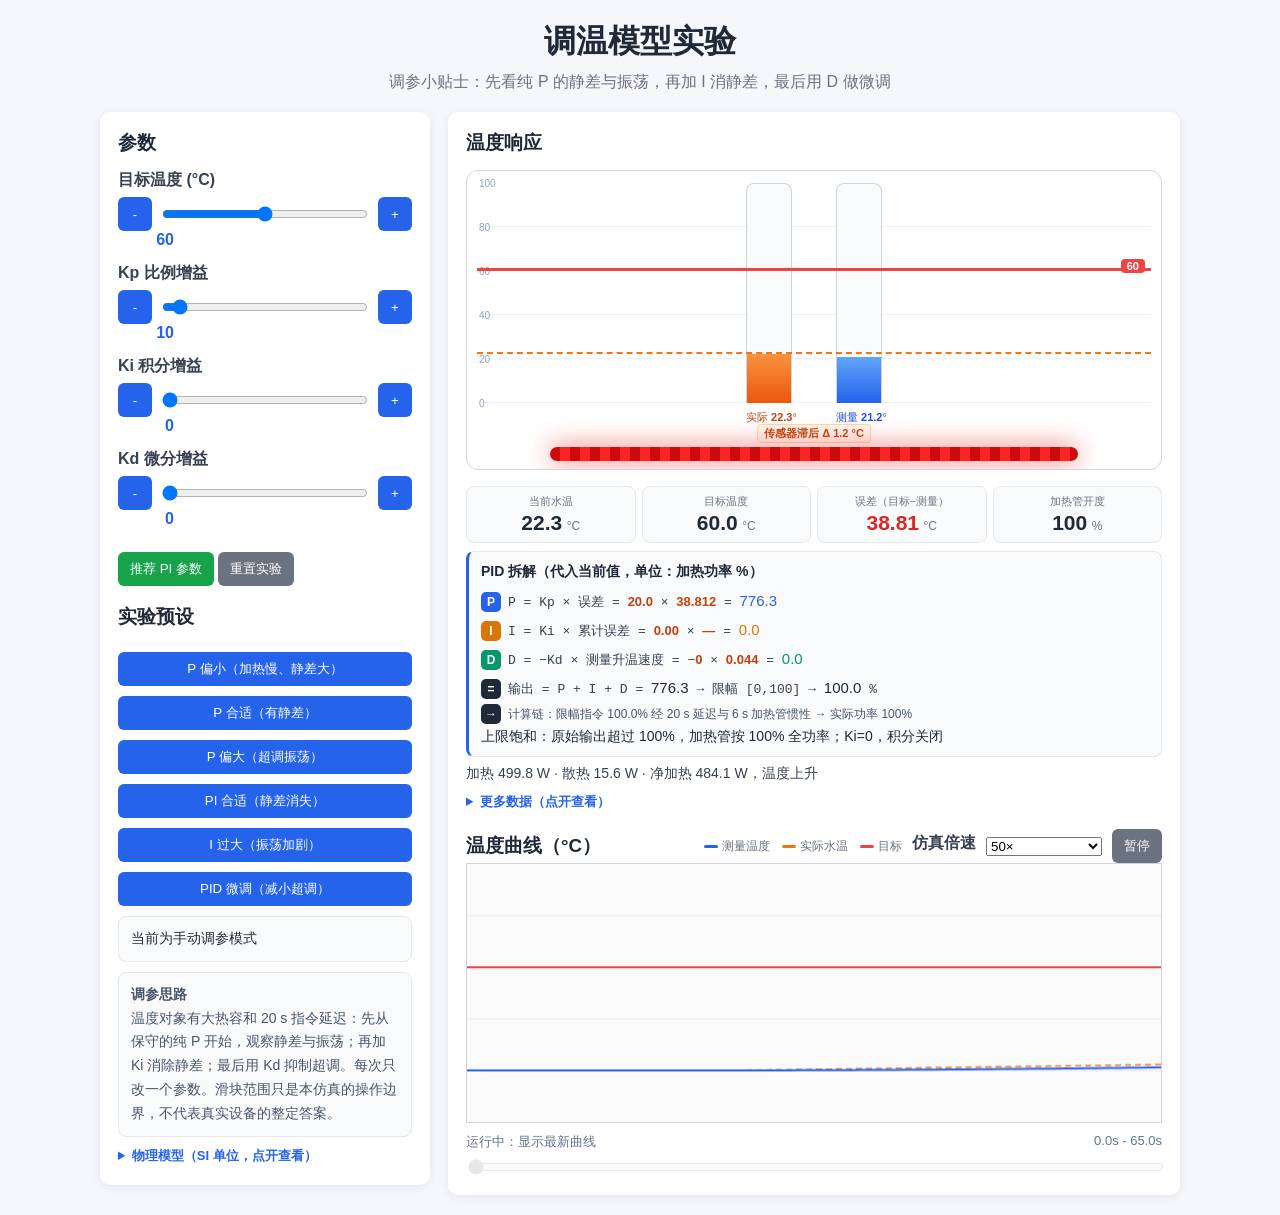
==== commit 5515194d: "fix: remove extra blank lines at EOF The script-split rewrite appended a trailing newline on top of " ====
--- a/experiments/temp-tuner/index.html
+++ b/experiments/temp-tuner/index.html
@@ -226,4 +226,3 @@
   <script src="ui.js"></script>
 </body>
 </html>
-
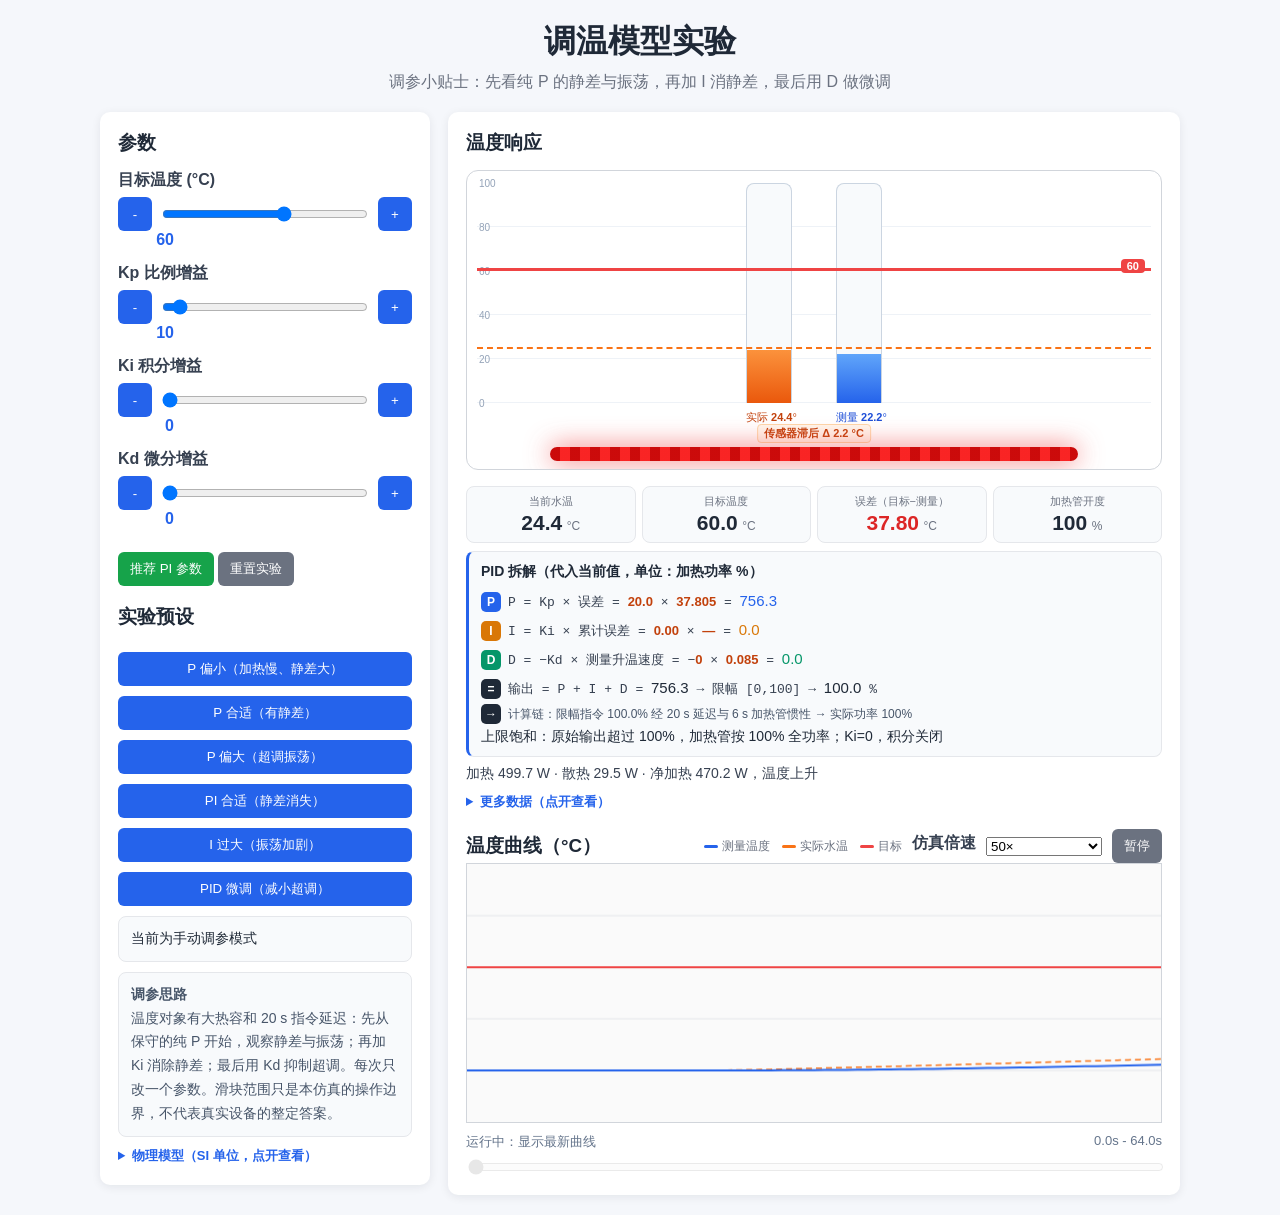
==== commit d97a9e5d: "feat(temp): 1 kg water for visible P oscillation, target range 0-100 C" ====
--- a/experiments/temp-tuner/index.html
+++ b/experiments/temp-tuner/index.html
@@ -51,7 +51,7 @@
         <label for="setPoint">目标温度 (°C)</label>
         <div class="param-control">
           <button class="btn param-btn" onclick="adjustParam('setPoint', -1)">-</button>
-          <input type="range" id="setPoint" min="30" max="90" step="1" value="60">
+          <input type="range" id="setPoint" min="0" max="100" step="1" value="60">
           <button class="btn param-btn" onclick="adjustParam('setPoint', 1)">+</button>
         </div>
         <span class="value" id="setPointVal">60</span>
@@ -105,10 +105,10 @@
       </div>
       <details class="more-data">
         <summary>物理模型（SI 单位，点开查看）</summary>
-        水 2.0 kg，比热容 4186 J/(kg·°C)，热容 8372 J/K。<br>
+        水 1.0 kg，比热容 4186 J/(kg·°C)，热容 4186 J/K。<br>
         加热器最大 500 W，实际功率 = 500 × 加热管开度 / 100。<br>
         散热 = (水温 − 20) ÷ 0.15（环境 20 °C、热阻 0.15 K/W）。<br>
-        水温变化率 = (加热功率 − 散热) ÷ 8372。<br>
+        水温变化率 = (加热功率 − 散热) ÷ 4186。<br>
         满功率极限 20 + 500×0.15 = 95 °C；60 °C 平衡需 266.7 W（53.3%）。<br>
         指令延迟 20 s 后到达，加热管按 6 s 一阶惯性动作；测温传感器 25 s 一阶惯性。<br>
         不含沸腾相变、环境温度漂移与保温层非线性。
@@ -188,8 +188,8 @@
       <details class="more-data">
         <summary>更多数据（点开查看）</summary>
         仿真时间 <span class="value" id="simTimeDisplay">0.0</span> s
-        · 水质量 <span class="value" id="massDisplay">2.0</span> kg
-        · 热容 <span class="value" id="capacityDisplay">8372</span> J/K
+        · 水质量 <span class="value" id="massDisplay">1.0</span> kg
+        · 热容 <span class="value" id="capacityDisplay">4186</span> J/K
         · 理论稳态静差（平衡解预测） <span class="value" id="theoryError">2.50</span> °C
       </details>
       <div class="chart-head">
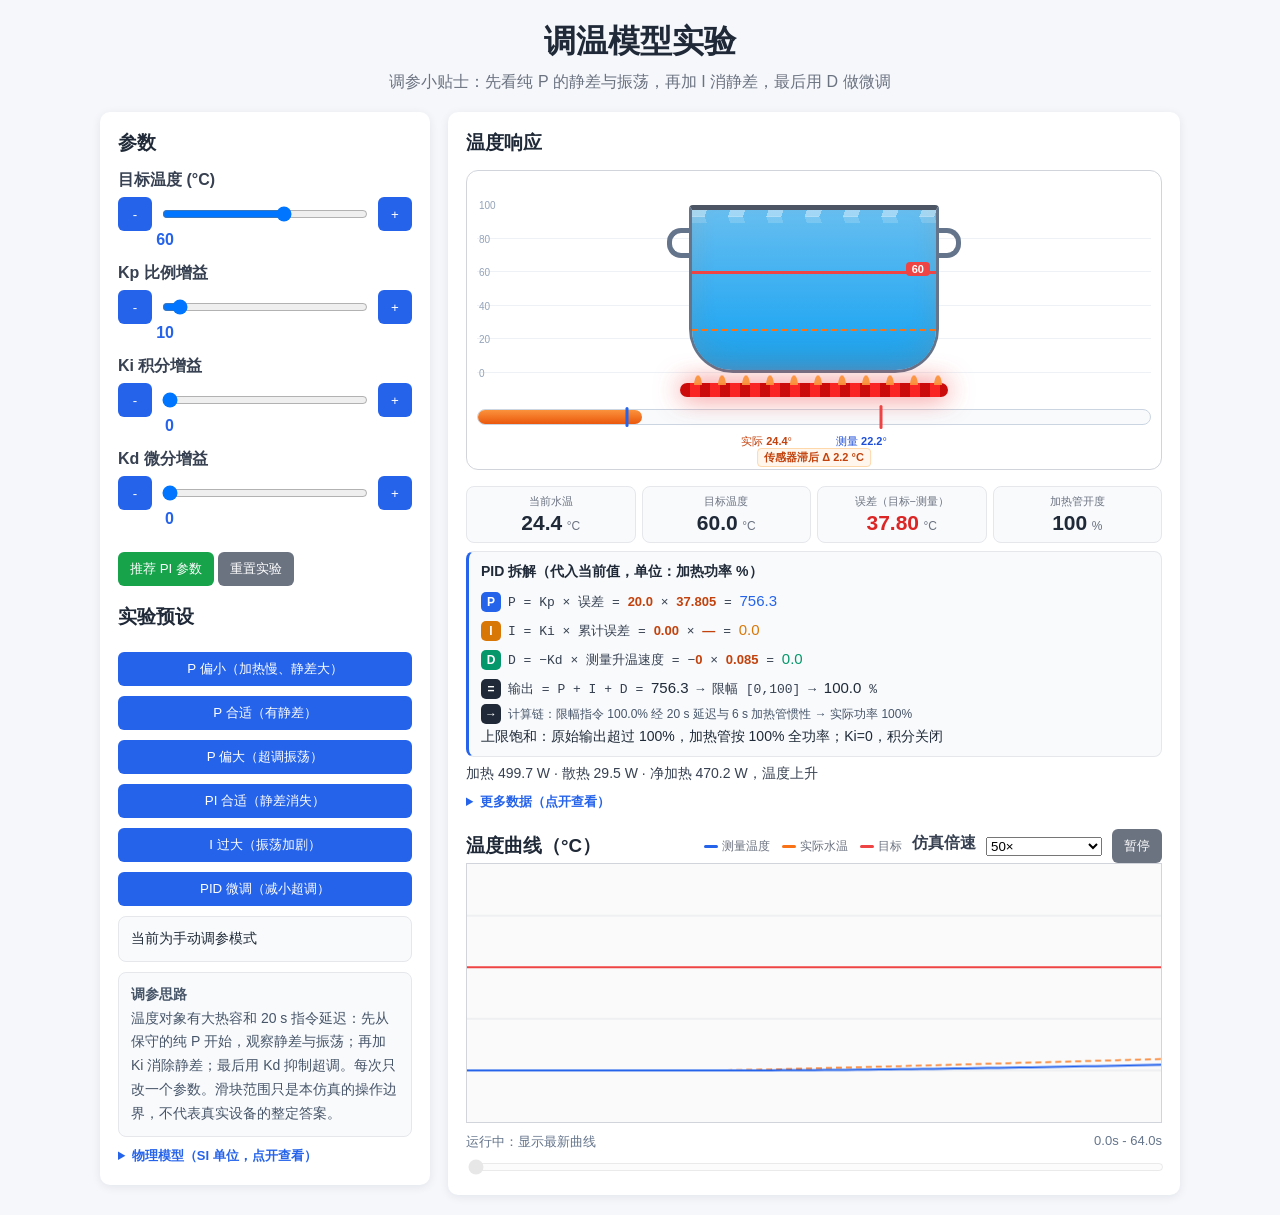
==== commit c77877d3: "feat(temp): boiling-pot gauge with temperature bar" ====
--- a/experiments/temp-tuner/index.html
+++ b/experiments/temp-tuner/index.html
@@ -6,37 +6,101 @@
   <title>调温模型实验</title>
   <link rel="stylesheet" href="../../core/theme.css">
   <style>
-    /* 温度刻度条：0–100 °C 双柱（橙 = 实际水温，蓝 = 测量温度），两柱顶差即传感器滞后
+    /* 温度响应可视化：大锅烧水（锅内水量固定，红/橙线标出目标/实际水温高度；温度越高气泡越多、
+       锅底火光跟随功率），锅下温度条填充 = 水温，贴住红色目标刻度变绿、蓝刻度为测量温度
        （布局、控件、公式卡等共享样式见 core/theme.css） */
     .gauge-box { position: relative; width: 100%; height: 300px; border: 1px solid #d1d5db; border-radius: 12px; margin: 14px 0 16px; background: #fff; overflow: hidden; }
-    .gauge-track { position: absolute; left: 10px; right: 10px; top: 12px; bottom: 66px;
+    /* 锅区：顶部 34px 留给蒸汽，底部 96px 接加热管与温度条 */
+    .gauge-track { position: absolute; left: 10px; right: 10px; top: 34px; bottom: 96px;
       background: repeating-linear-gradient(to top, #eef2f7 0 1px, transparent 1px 20%); }
     /* 刻度：左侧 0–100 °C 标注，与 20% 网格线对齐 */
     .scale-tick { position: absolute; left: 2px; font-size: 10px; color: #94a3b8; transform: translateY(50%); }
-    /* 目标温度线（红，实线，样式在 core/theme.css）与实际水温基准线（橙，虚线） */
+    /* 锅内参考线（只跨锅体，不横穿整框）：目标温度线（红，实线，样式在 core/theme.css）与实际水温线（橙，虚线） */
     .target-tag { position: absolute; right: 6px; top: -9px; background: #ef4444; color: #fff; font-size: 11px; font-weight: 700; padding: 1px 6px; border-radius: 4px; }
     .actual-line { position: absolute; left: 0; width: 100%; height: 0; border-top: 2px dashed #f97316; z-index: 9; }
-    .gauge-cols { position: absolute; inset: 0; display: flex; align-items: flex-end; justify-content: center; gap: 44px; padding: 0 54px; }
-    .gauge-col { position: relative; width: 46px; height: 100%; background: #f8fafc; border: 1px solid #cbd5e1; border-bottom: none; border-radius: 8px 8px 0 0; overflow: hidden; }
-    .bar { position: absolute; left: 0; right: 0; bottom: 0; transition: height .1s linear; }
-    .bar-actual { background: linear-gradient(180deg, #fb923c, #ea580c); }
-    .bar-measured { background: linear-gradient(180deg, #60a5fa, #2563eb); }
-    /* 柱下读数：颜色与柱体一致 */
-    .gauge-labels { position: absolute; left: 0; right: 0; bottom: 44px; display: flex; justify-content: center; gap: 44px; font-size: 11px; color: #64748b; }
-    .gauge-labels span { width: 46px; text-align: center; white-space: nowrap; }
+    /* 大锅：水量固定满锅，两侧双耳把手；温度由气泡、水色与参考线表示 */
+    .pot { position: absolute; left: 50%; transform: translateX(-50%); top: 0; bottom: 0; width: 250px;
+      border: 3px solid #64748b; border-top: 5px solid #4b5563; border-radius: 4px 4px 44px 44px;
+      background: rgba(255,255,255,.5); z-index: 4; }
+    .pot::before, .pot::after { content: ""; position: absolute; top: 18px; width: 20px; height: 20px; border: 5px solid #64748b; }
+    .pot::before { left: -25px; border-right: none; border-radius: 14px 0 0 14px; }
+    .pot::after { right: -25px; border-left: none; border-radius: 0 14px 14px 0; }
+    /* 锅内水：水量固定不随温度/参数变化；水色渐变与锅底暖光由 JS 按水温插值 */
+    .pot-water { position: absolute; left: 0; right: 0; bottom: 0; height: 100%; overflow: hidden;
+      border-radius: 0 0 40px 40px; background: linear-gradient(180deg, #93c5fd, #3b82f6); }
+    .pot-water::before { content: ""; position: absolute; left: 0; top: 0; width: 200%; height: 7px;
+      background: repeating-linear-gradient(110deg, rgba(255,255,255,.4) 0 14px, rgba(255,255,255,0) 14px 36px);
+      animation: surfaceFlow 2.6s linear infinite; }
+    .pot-water::after { content: ""; position: absolute; left: 0; top: 6px; width: 200%; height: 7px;
+      background: repeating-linear-gradient(70deg, rgba(255,255,255,.16) 0 14px, rgba(255,255,255,0) 14px 36px);
+      animation: surfaceFlow 4.2s linear infinite reverse; }
+    @keyframes surfaceFlow { from { transform: translateX(0); } to { transform: translateX(-50%); } }
+    /* 沸腾气泡：按温度分档（bub-1…bub-4 对应 30/50/70/90 °C 起），越高同时上升的气泡越多、越急 */
+    .bubble { position: absolute; bottom: -6px; width: 8px; height: 8px; border-radius: 50%; opacity: 0;
+      background: radial-gradient(circle at 35% 30%, rgba(255,255,255,.95), rgba(255,255,255,.25)); }
+    .pot .bubble { animation-duration: 1.7s; animation-timing-function: linear; animation-iteration-count: infinite; }
+    .pot.bub-1 .bubble:nth-child(1),
+    .pot.bub-2 .bubble:nth-child(-n+2),
+    .pot.bub-3 .bubble:nth-child(-n+3),
+    .pot.bub-4 .bubble { animation-name: bubbleRise; }
+    .pot .bubble:nth-child(2) { animation-delay: .45s; }
+    .pot .bubble:nth-child(3) { animation-delay: .95s; }
+    .pot .bubble:nth-child(4) { width: 6px; height: 6px; animation-delay: 1.3s; }
+    .pot.bub-3 .bubble, .pot.bub-4 .bubble { animation-duration: 1.2s; }
+    .pot.bub-4 .bubble { animation-duration: .85s; }
+    @keyframes bubbleRise { 0% { transform: translateY(0) scale(.6); opacity: 0; } 12% { opacity: .9; }
+      100% { transform: translateY(-200px) scale(1.15); opacity: 0; } }
+    /* 蒸汽：水温 ≥50 °C 起飘出，越热越明显 */
+    .steam { position: absolute; left: 50%; top: -26px; transform: translateX(-50%); width: 96px; height: 24px;
+      opacity: 0; transition: opacity .4s; pointer-events: none; }
+    .pot.bub-2 .steam { opacity: .45; }
+    .pot.bub-3 .steam, .pot.bub-4 .steam { opacity: .9; }
+    .steam span { position: absolute; bottom: 0; width: 12px; height: 22px; border-radius: 50%;
+      background: radial-gradient(ellipse, rgba(148,163,184,.6), rgba(148,163,184,0) 70%);
+      animation: steamRise 2.4s ease-in-out infinite; }
+    .steam span:nth-child(1) { left: 10px; }
+    .steam span:nth-child(2) { left: 42px; animation-delay: .8s; }
+    .steam span:nth-child(3) { left: 74px; animation-delay: 1.6s; }
+    @keyframes steamRise { 0% { transform: translateY(6px) scale(.7); opacity: 0; } 30% { opacity: .9; }
+      100% { transform: translateY(-16px) scale(1.3); opacity: 0; } }
+    /* 锅底加热管：红热程度跟随实际功率，点燃（.is-lit）时窜出火苗 */
+    .heater { position: absolute; left: 50%; transform: translateX(-50%); bottom: 72px; width: 268px; height: 14px; border-radius: 7px;
+      background: repeating-linear-gradient(90deg, #7f1d1d 0 10px, #b91c1c 10px 20px);
+      z-index: 8; transition: box-shadow .2s linear, background .2s linear; }
+    .heater::before { content: ""; position: absolute; left: 6px; right: 6px; top: -15px; height: 17px; opacity: 0; transition: opacity .2s linear;
+      background-image: radial-gradient(ellipse 6px 15px at 50% 100%, rgba(251,146,60,.95) 0 58%, rgba(249,115,22,0) 70%);
+      background-size: 24px 17px; background-repeat: repeat-x; transform-origin: bottom center; }
+    .heater.is-lit::before { opacity: 1; animation: flameFlicker .32s ease-in-out infinite alternate; }
+    @keyframes flameFlicker { from { transform: scaleY(.8); } to { transform: scaleY(1.1); } }
+    /* 温度条：填充宽度 = 实际水温；贴住红色目标刻度（±0.5 °C）整条变绿，蓝刻度 = 测量温度 */
+    .temp-bar { position: absolute; left: 10px; right: 10px; bottom: 44px; height: 16px;
+      border: 1px solid #cbd5e1; border-radius: 8px; background: #f8fafc; }
+    .temp-bar-fill { position: absolute; left: 0; top: 0; bottom: 0; width: 0; border-radius: 7px;
+      background: linear-gradient(180deg, #fb923c, #ea580c); transition: width .1s linear, background .2s linear; }
+    .temp-bar.is-reached { border-color: #16a34a; box-shadow: 0 0 6px rgba(22,163,74,.35); }
+    .temp-bar.is-reached .temp-bar-fill { background: linear-gradient(180deg, #4ade80, #16a34a); }
+    .temp-bar-target { position: absolute; top: -5px; bottom: -5px; width: 3px; border-radius: 2px;
+      background: #ef4444; transform: translateX(-1.5px); z-index: 3; }
+    .temp-bar-measured { position: absolute; top: -3px; bottom: -3px; width: 3px; border-radius: 2px;
+      background: #2563eb; transform: translateX(-1.5px); z-index: 4; }
+    /* 条下读数：颜色与温度条刻度一致 */
+    .gauge-labels { position: absolute; left: 0; right: 0; bottom: 20px; display: flex; justify-content: center; gap: 44px; font-size: 11px; color: #64748b; }
     .lbl-actual { color: #c2410c; }
     .lbl-measured { color: #1d4ed8; }
     /* 传感器滞后的数值读出 */
-    .lag-tag { position: absolute; left: 50%; transform: translateX(-50%); bottom: 26px; font-size: 11px; font-weight: 700; color: #c2410c; background: #fff7ed; border: 1px solid #fed7aa; padding: 1px 6px; border-radius: 4px; white-space: nowrap; }
-    /* 底部加热管：亮度/红热程度跟随实际功率 */
-    .heater { position: absolute; left: 12%; right: 12%; bottom: 8px; height: 14px; border-radius: 7px;
-      background: repeating-linear-gradient(90deg, #7f1d1d 0 10px, #b91c1c 10px 20px);
-      z-index: 8; transition: box-shadow .2s linear, background .2s linear; }
+    .lag-tag { position: absolute; left: 50%; transform: translateX(-50%); bottom: 2px; font-size: 11px; font-weight: 700; color: #c2410c; background: #fff7ed; border: 1px solid #fed7aa; padding: 1px 6px; border-radius: 4px; white-space: nowrap; }
     /* 曲线图例：蓝实线测量、橙虚线实际、红实线目标 */
     .legend { display: flex; gap: 12px; font-size: 12px; color: #6b7280; align-items: center; }
     .legend span::before { content: ""; display: inline-block; width: 14px; height: 3px; margin-right: 4px; vertical-align: middle; border-radius: 2px; background: #2563eb; }
     .legend .lg-actual::before { background: #f97316; }
     .legend .lg-target::before { background: #ef4444; }
+    /* 暂停时冻结锅内水面、气泡、蒸汽与火苗动画 */
+    .gauge-box.is-paused .pot-water::before, .gauge-box.is-paused .pot-water::after,
+    .gauge-box.is-paused .bubble, .gauge-box.is-paused .steam span,
+    .gauge-box.is-paused .heater::before { animation-play-state: paused; }
+    @media (prefers-reduced-motion: reduce) {
+      .pot-water::before, .pot-water::after, .bubble, .steam span, .heater.is-lit::before { animation: none; }
+    }
   </style>
 </head>
 <body>
@@ -125,19 +189,29 @@
           <span class="scale-tick" style="bottom:60%">60</span>
           <span class="scale-tick" style="bottom:80%">80</span>
           <span class="scale-tick" style="bottom:100%">100</span>
-          <div class="actual-line" id="actualLine" aria-hidden="true"></div>
-          <div class="target-line" id="targetLine"><span class="target-tag" id="targetTag">60</span></div>
-          <div class="gauge-cols">
-            <div class="gauge-col" title="实际水温"><div class="bar bar-actual" id="barActual"></div></div>
-            <div class="gauge-col" title="测量温度"><div class="bar bar-measured" id="barMeasured"></div></div>
-          </div>
+          <div class="pot" id="pot" title="锅内水量固定；红/橙线为目标/实际水温高度，气泡随温度增多">
+            <div class="pot-water" id="potWater">
+              <span class="bubble" style="left:20%"></span>
+              <span class="bubble" style="left:46%"></span>
+              <span class="bubble" style="left:72%"></span>
+              <span class="bubble" style="left:34%"></span>
+            </div>
+            <div class="actual-line" id="actualLine" aria-hidden="true"></div>
+            <div class="target-line" id="targetLine"><span class="target-tag" id="targetTag">60</span></div>
+            <div class="steam" aria-hidden="true"><span></span><span></span><span></span></div>
+          </div>
+        </div>
+        <div class="heater" id="heater" aria-hidden="true"></div>
+        <div class="temp-bar" id="tempBar" title="温度条：填充 = 实际水温，贴住红色目标刻度变绿">
+          <div class="temp-bar-fill" id="barActual"></div>
+          <div class="temp-bar-target" id="barTarget"></div>
+          <div class="temp-bar-measured" id="barMeasured"></div>
         </div>
         <div class="gauge-labels">
           <span class="lbl-actual">实际 <b id="barActualVal">20.0</b>°</span>
           <span class="lbl-measured">测量 <b id="barMeasuredVal">20.0</b>°</span>
         </div>
         <div class="lag-tag" id="lagTag">传感器滞后 Δ 0.0 °C</div>
-        <div class="heater" id="heater" aria-hidden="true"></div>
       </div>
       <div class="key-metrics">
         <div class="metric">
--- a/core/theme.css
+++ b/core/theme.css
@@ -1,5 +1,5 @@
 /* 共享主题：两个实验页共用的布局、控件、指标、公式卡与曲线工具样式。
-   实验专属的可视化（水池 / 温度刻度条）仍写在各页自己的 <style> 里。 */
+   实验专属的可视化（水池 / 大锅与温度条）仍写在各页自己的 <style> 里。 */
 * { box-sizing: border-box; font-family: Arial, sans-serif; }
 body { background: #f5f7fb; max-width: 1120px; margin: 0 auto; padding: 20px; color: #1f2937; }
 h1 { text-align: center; margin: 0 0 8px; }
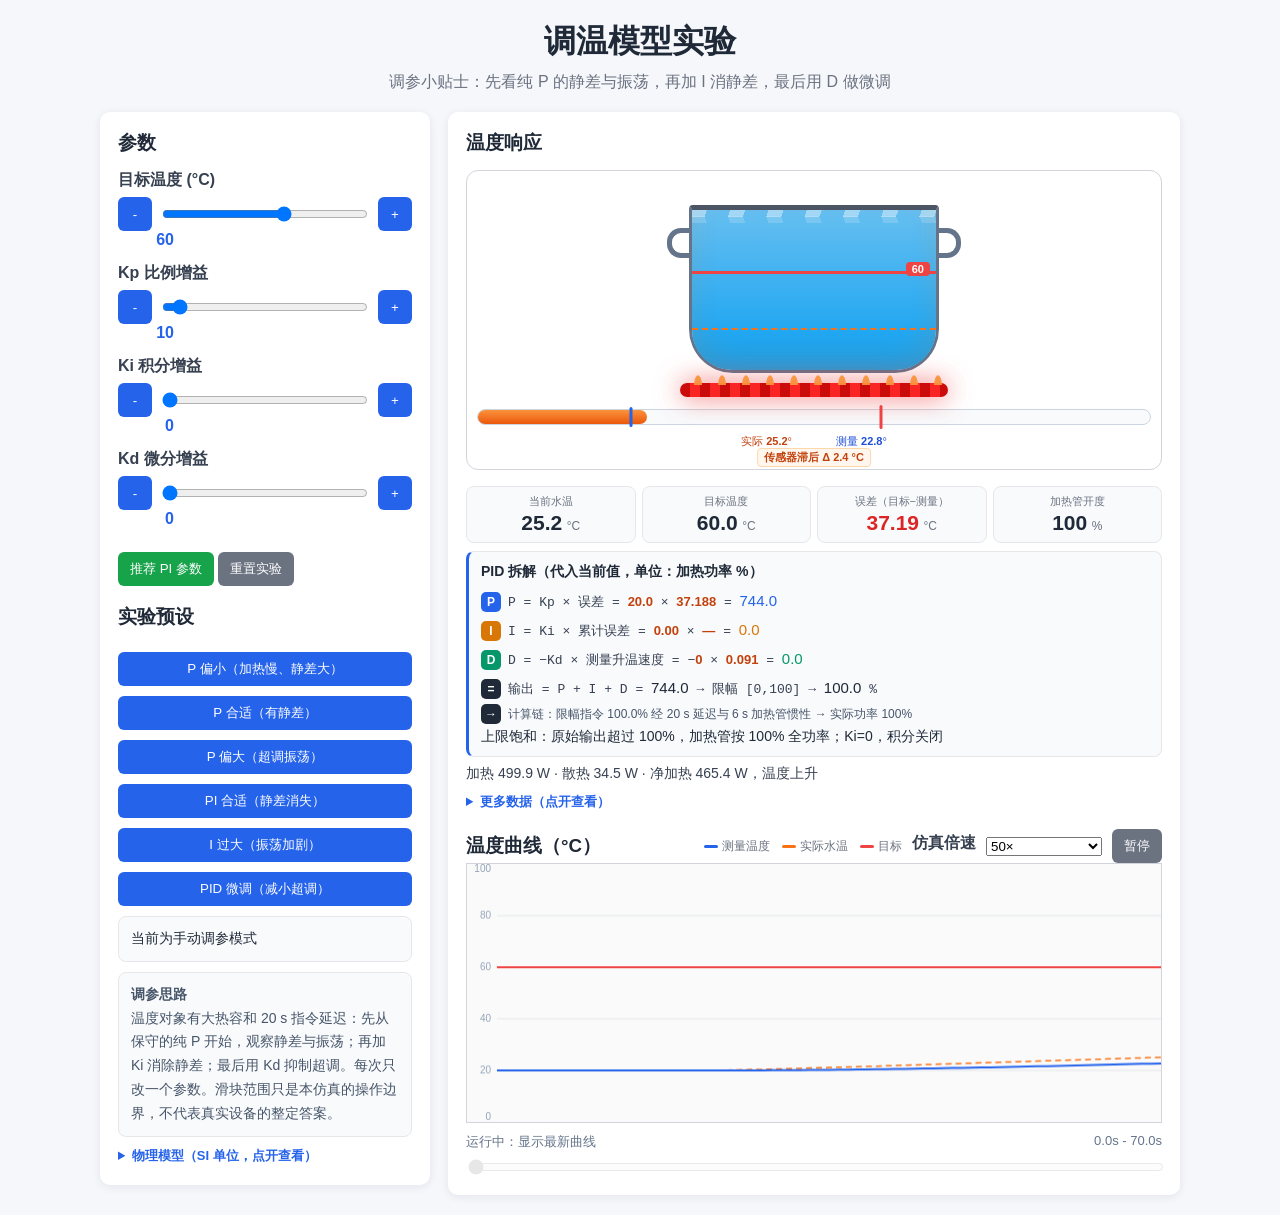
==== commit 5025c2e3: "feat(temp): move 0-100 C scale from gauge to chart y-axis" ====
--- a/experiments/temp-tuner/index.html
+++ b/experiments/temp-tuner/index.html
@@ -10,11 +10,8 @@
        锅底火光跟随功率），锅下温度条填充 = 水温，贴住红色目标刻度变绿、蓝刻度为测量温度
        （布局、控件、公式卡等共享样式见 core/theme.css） */
     .gauge-box { position: relative; width: 100%; height: 300px; border: 1px solid #d1d5db; border-radius: 12px; margin: 14px 0 16px; background: #fff; overflow: hidden; }
-    /* 锅区：顶部 34px 留给蒸汽，底部 96px 接加热管与温度条 */
-    .gauge-track { position: absolute; left: 10px; right: 10px; top: 34px; bottom: 96px;
-      background: repeating-linear-gradient(to top, #eef2f7 0 1px, transparent 1px 20%); }
-    /* 刻度：左侧 0–100 °C 标注，与 20% 网格线对齐 */
-    .scale-tick { position: absolute; left: 2px; font-size: 10px; color: #94a3b8; transform: translateY(50%); }
+    /* 锅区：顶部 34px 留给蒸汽，底部 96px 接加热管与温度条（0–100 °C 刻度在下方曲线纵轴） */
+    .gauge-track { position: absolute; left: 10px; right: 10px; top: 34px; bottom: 96px; }
     /* 锅内参考线（只跨锅体，不横穿整框）：目标温度线（红，实线，样式在 core/theme.css）与实际水温线（橙，虚线） */
     .target-tag { position: absolute; right: 6px; top: -9px; background: #ef4444; color: #fff; font-size: 11px; font-weight: 700; padding: 1px 6px; border-radius: 4px; }
     .actual-line { position: absolute; left: 0; width: 100%; height: 0; border-top: 2px dashed #f97316; z-index: 9; }
@@ -183,12 +180,6 @@
       <h3>温度响应</h3>
       <div class="gauge-box" id="gaugeBox">
         <div class="gauge-track">
-          <span class="scale-tick" style="bottom:0%">0</span>
-          <span class="scale-tick" style="bottom:20%">20</span>
-          <span class="scale-tick" style="bottom:40%">40</span>
-          <span class="scale-tick" style="bottom:60%">60</span>
-          <span class="scale-tick" style="bottom:80%">80</span>
-          <span class="scale-tick" style="bottom:100%">100</span>
           <div class="pot" id="pot" title="锅内水量固定；红/橙线为目标/实际水温高度，气泡随温度增多">
             <div class="pot-water" id="potWater">
               <span class="bubble" style="left:20%"></span>
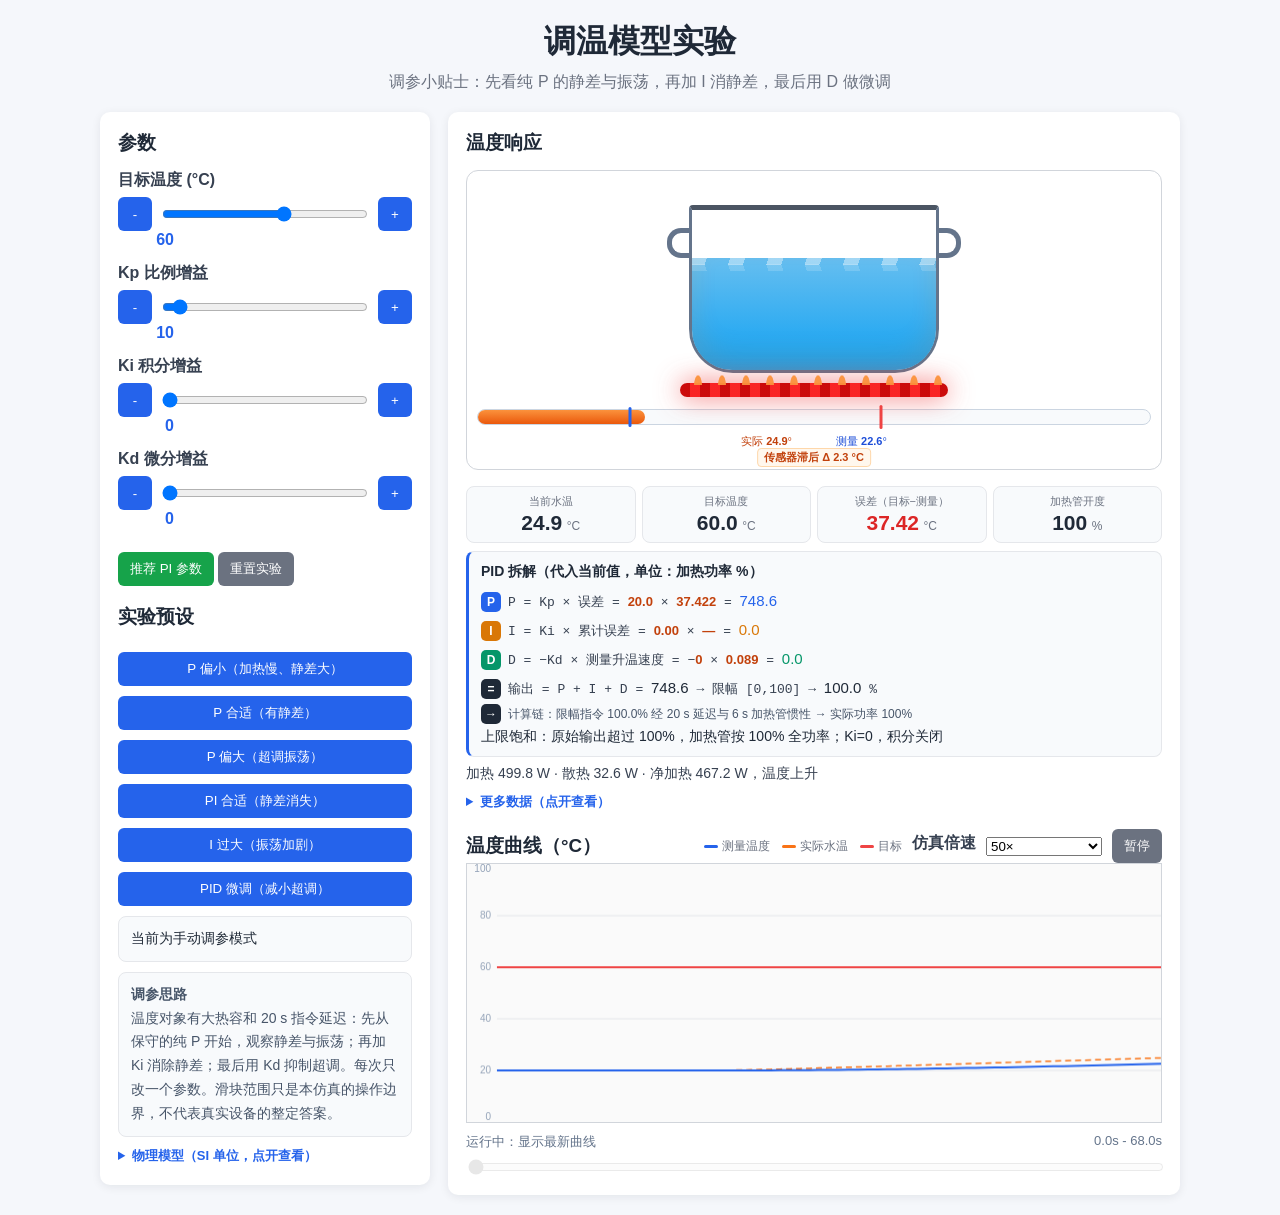
==== commit 7a155808: "feat(temp): trim pot water to 70% and drop gauge reference lines" ====
--- a/experiments/temp-tuner/index.html
+++ b/experiments/temp-tuner/index.html
@@ -6,24 +6,21 @@
   <title>调温模型实验</title>
   <link rel="stylesheet" href="../../core/theme.css">
   <style>
-    /* 温度响应可视化：大锅烧水（锅内水量固定，红/橙线标出目标/实际水温高度；温度越高气泡越多、
-       锅底火光跟随功率），锅下温度条填充 = 水温，贴住红色目标刻度变绿、蓝刻度为测量温度
+    /* 温度响应可视化：大锅烧水（锅内水量固定约七成，温度越高气泡越多、锅底火光跟随功率）；
+       目标与实际温度看锅下温度条——填充 = 水温，贴住红色目标刻度变绿、蓝刻度为测量温度
        （布局、控件、公式卡等共享样式见 core/theme.css） */
     .gauge-box { position: relative; width: 100%; height: 300px; border: 1px solid #d1d5db; border-radius: 12px; margin: 14px 0 16px; background: #fff; overflow: hidden; }
     /* 锅区：顶部 34px 留给蒸汽，底部 96px 接加热管与温度条（0–100 °C 刻度在下方曲线纵轴） */
     .gauge-track { position: absolute; left: 10px; right: 10px; top: 34px; bottom: 96px; }
-    /* 锅内参考线（只跨锅体，不横穿整框）：目标温度线（红，实线，样式在 core/theme.css）与实际水温线（橙，虚线） */
-    .target-tag { position: absolute; right: 6px; top: -9px; background: #ef4444; color: #fff; font-size: 11px; font-weight: 700; padding: 1px 6px; border-radius: 4px; }
-    .actual-line { position: absolute; left: 0; width: 100%; height: 0; border-top: 2px dashed #f97316; z-index: 9; }
-    /* 大锅：水量固定满锅，两侧双耳把手；温度由气泡、水色与参考线表示 */
+    /* 大锅：两侧双耳把手；水量固定约七成，温度由气泡与水色表示 */
     .pot { position: absolute; left: 50%; transform: translateX(-50%); top: 0; bottom: 0; width: 250px;
       border: 3px solid #64748b; border-top: 5px solid #4b5563; border-radius: 4px 4px 44px 44px;
       background: rgba(255,255,255,.5); z-index: 4; }
     .pot::before, .pot::after { content: ""; position: absolute; top: 18px; width: 20px; height: 20px; border: 5px solid #64748b; }
     .pot::before { left: -25px; border-right: none; border-radius: 14px 0 0 14px; }
     .pot::after { right: -25px; border-left: none; border-radius: 0 14px 14px 0; }
-    /* 锅内水：水量固定不随温度/参数变化；水色渐变与锅底暖光由 JS 按水温插值 */
-    .pot-water { position: absolute; left: 0; right: 0; bottom: 0; height: 100%; overflow: hidden;
+    /* 锅内水：水量固定约七成、不随温度/参数变化；水色渐变与锅底暖光由 JS 按水温插值 */
+    .pot-water { position: absolute; left: 0; right: 0; bottom: 0; height: 70%; overflow: hidden;
       border-radius: 0 0 40px 40px; background: linear-gradient(180deg, #93c5fd, #3b82f6); }
     .pot-water::before { content: ""; position: absolute; left: 0; top: 0; width: 200%; height: 7px;
       background: repeating-linear-gradient(110deg, rgba(255,255,255,.4) 0 14px, rgba(255,255,255,0) 14px 36px);
@@ -180,15 +177,13 @@
       <h3>温度响应</h3>
       <div class="gauge-box" id="gaugeBox">
         <div class="gauge-track">
-          <div class="pot" id="pot" title="锅内水量固定；红/橙线为目标/实际水温高度，气泡随温度增多">
+          <div class="pot" id="pot" title="锅内水量固定；温度越高气泡越多、水色越暖">
             <div class="pot-water" id="potWater">
               <span class="bubble" style="left:20%"></span>
               <span class="bubble" style="left:46%"></span>
               <span class="bubble" style="left:72%"></span>
               <span class="bubble" style="left:34%"></span>
             </div>
-            <div class="actual-line" id="actualLine" aria-hidden="true"></div>
-            <div class="target-line" id="targetLine"><span class="target-tag" id="targetTag">60</span></div>
             <div class="steam" aria-hidden="true"><span></span><span></span><span></span></div>
           </div>
         </div>
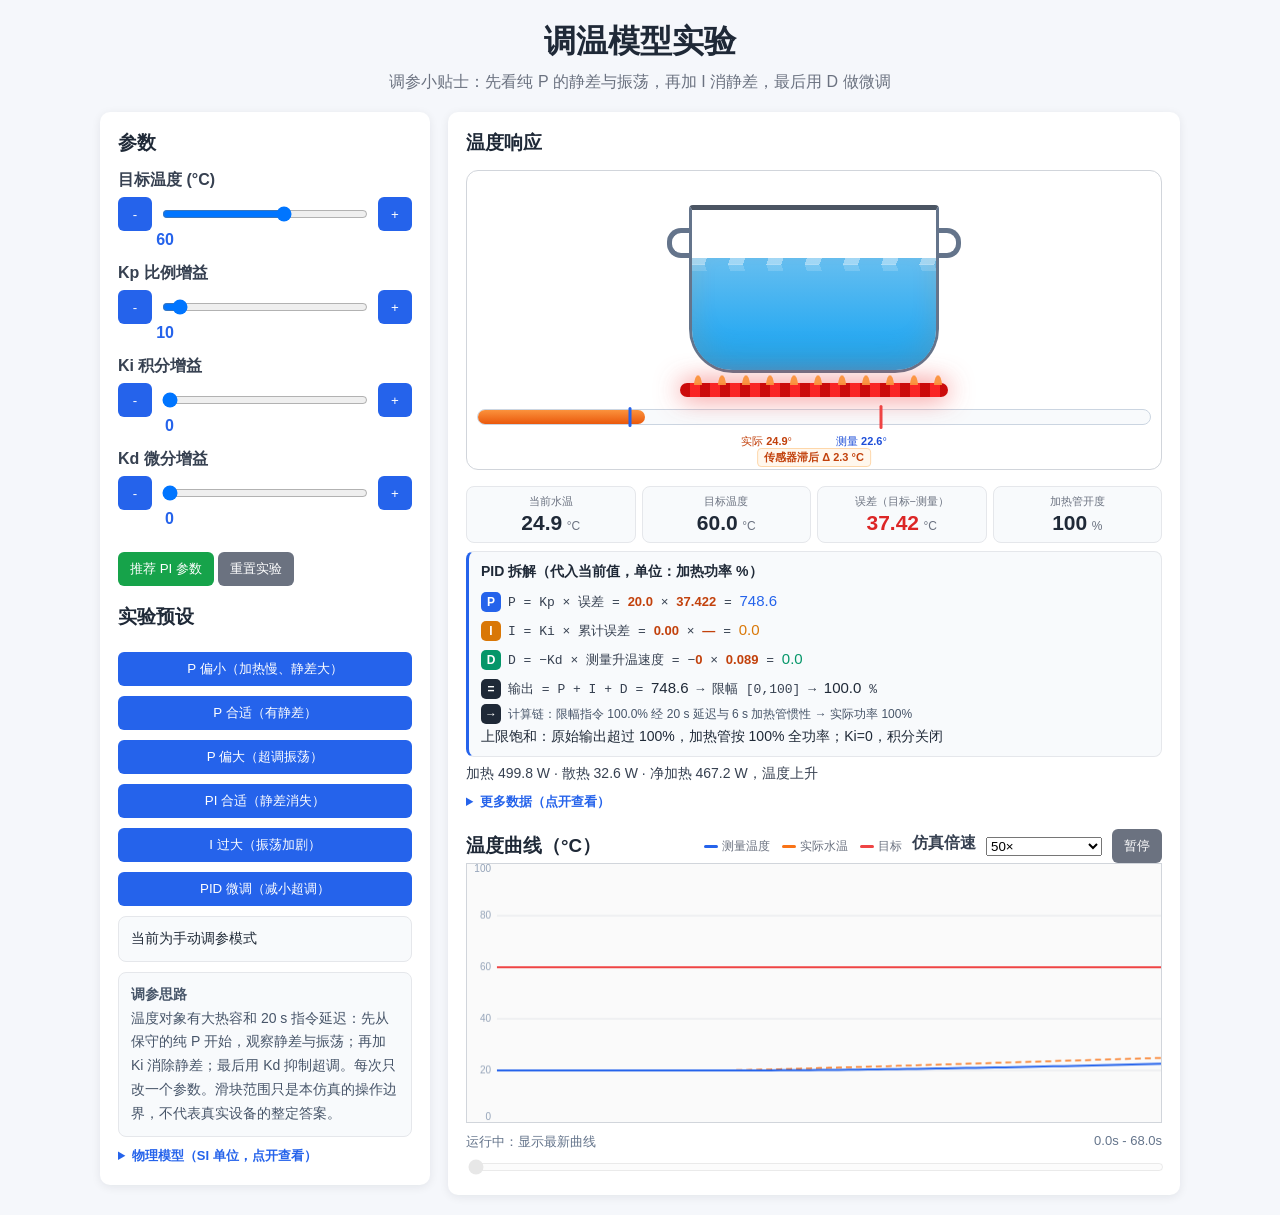
==== commit 6f9812ef: "feat: add 10x simulation speed option to both experiments" ====
--- a/experiments/temp-tuner/index.html
+++ b/experiments/temp-tuner/index.html
@@ -263,6 +263,7 @@
           <label for="simulationSpeed">仿真倍速</label>
           <select id="simulationSpeed">
             <option value="1">1×（真实时间）</option>
+            <option value="10">10×</option>
             <option value="50" selected>50×</option>
             <option value="100">100×</option>
           </select>
